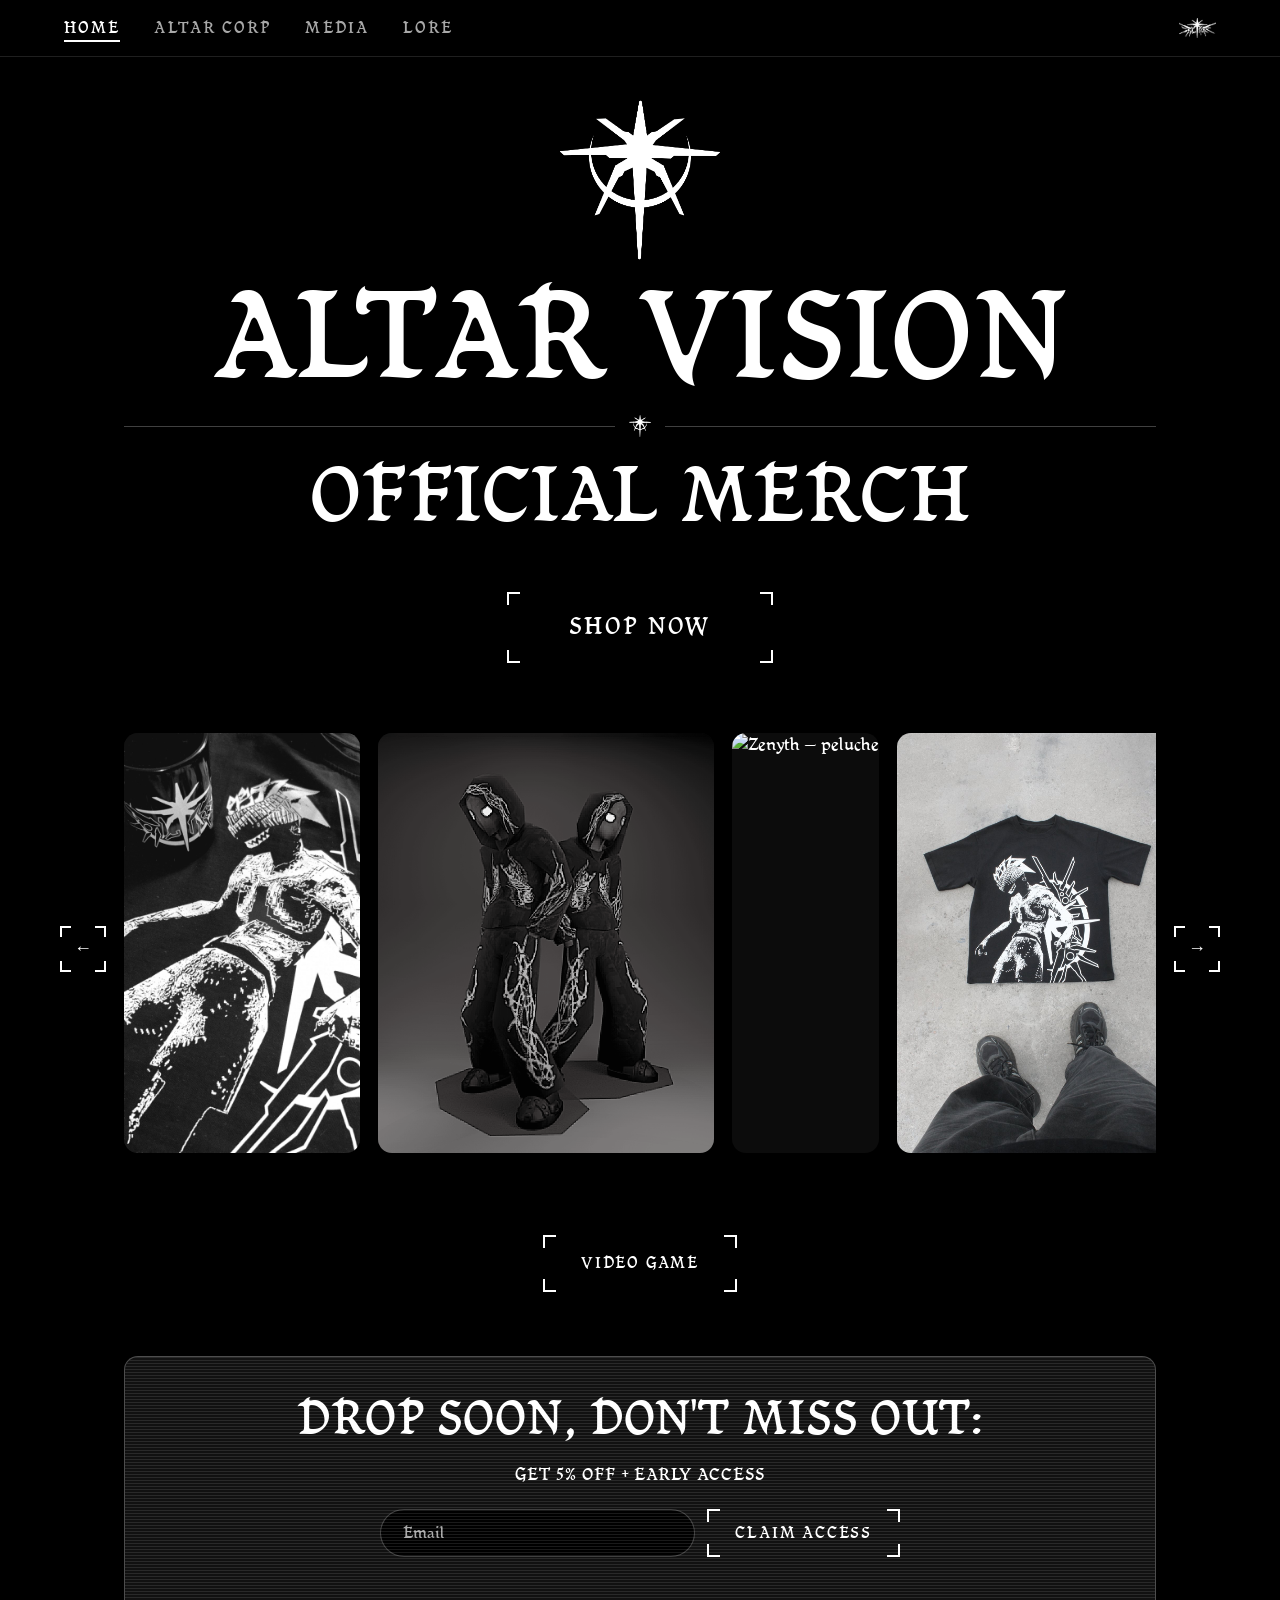
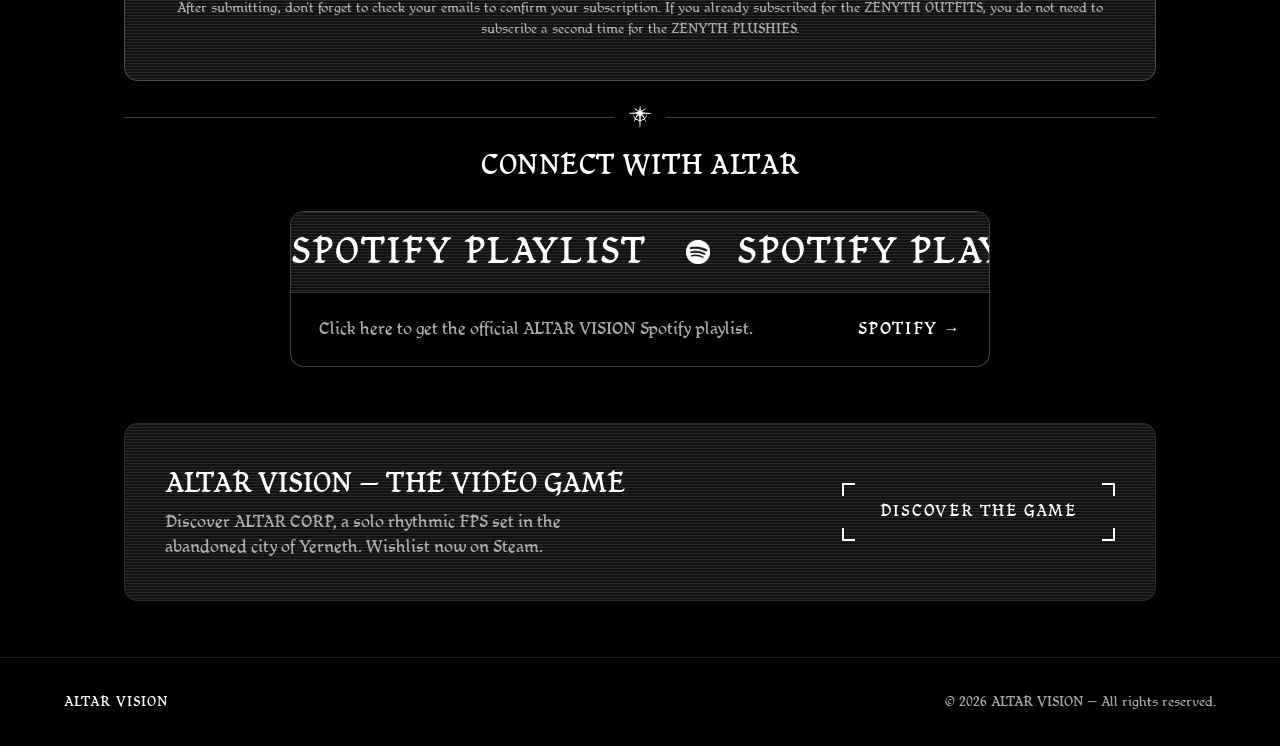
==== index.html @ 420dc3f5 "carousel pics fix 2" ====
<!DOCTYPE html>
<html lang="en">
<head>
  <meta charset="UTF-8">
  <meta name="viewport" content="width=device-width, initial-scale=1.0">
  <title>ALTAR VISION</title>
  <meta name="description" content="OFFICIAL ALTAR VISION WEBSITE - WAITLIST, DISCORD SERVER & MORE">

  <!-- Open Graph / réseaux sociaux -->
  <meta property="og:title" content="ALTAR VISION">
  <meta property="og:description" content="OFFICIAL ALTAR VISION WEBSITE - WAITLIST, DISCORD SERVER & MORE">
  <meta property="og:type" content="website">
  <meta property="og:url" content="https://www.altarvision.com/">
  <meta property="og:image" content="https://www.altarvision.com/assets/img/banner.png">
  <meta name="twitter:card" content="summary_large_image">

  <link rel="icon" type="image/png" href="assets/img/altar_hero.png">
  <link rel="preload" href="assets/fonts/Mikadan_Regular.ttf" as="font" type="font/ttf" crossorigin>
  <link rel="stylesheet" href="css/style.css">

  <!-- GoatCounter — analytics -->
  <script data-goatcounter="https://altarvision.goatcounter.com/count"
        async src="//gc.zgo.at/count.js"></script>
</head>
<body class="home-centered">

  <header class="nav">
    <nav class="nav-links" aria-label="Navigation principale">
      <a href="./" aria-current="page">Home</a>
      <a href="altarcorp/">ALTAR CORP</a>
      <a href="media/">MEDIA</a>
      <a href="lore/">LORE</a>
    </nav>
    <a class="nav-logo" href="./"><img src="assets/img/altar_logo.png" alt="ALTAR VISION"></a>
  </header>

  <main>

    <!-- ═════════ HERO ═════════ -->
    <section class="hero wrap">
      <!-- IMAGE HERO -->
      <img class="hero-logo" src="assets/img/altar_hero.png" alt="ALTAR VISION">
      <h1 class="h-display h-xl brand">ALTAR VISION</h1>
    </section>

    <div class="sep"><img src="assets/img/altar_hero.png" alt=""></div>

    <!-- ═════════ ZENYTH OUTFIT + WAITLIST ═════════ -->
    <section id="zenyth-aim" class="wrap">
      <h2 class="h-display h-lg">OFFICIAL MERCH</h2>

      <div class="cta-row">
        <a class="btn btn-ghost btn-shop" href="https://shop.altarvision.com" rel="noopener">SHOP NOW</a>
      </div>

      <div class="carousel" data-carousel>
        <button class="carousel-nav prev" type="button" aria-label="Image précédente">←</button>
        <div class="carousel-track">
          <div class="carousel-item"><img src="assets/img/lowkih_closeup.jpeg" alt="Lowkih — gros plan"></div>
          <div class="carousel-item"><img src="assets/img/zenyth%20photo%20session.png" alt="Zenyth — séance photo"></div>
          <div class="carousel-item"><img src="assets/img/zenyth_plushie.png" alt="Zenyth — peluche"></div>
          <div class="carousel-item"><img src="assets/img/lowkih_tshirt_ground.jpg" alt="Lowkih — t-shirt au sol"></div>
          <div class="carousel-item"><img src="assets/img/zenyth_hoodie_ground.jpg" alt="Zenyth — hoodie au sol"></div>
          <div class="carousel-item"><img src="assets/img/zenyth_plush_bg.jpg" alt="Zenyth — peluche en extérieur"></div>
          <div class="carousel-item"><img src="assets/img/img_1276.jpg" alt="ALTAR VISION — merch"></div>
          <div class="carousel-item"><img src="assets/img/img_1503.jpg" alt="ALTAR VISION — merch porté"></div>
          <div class="carousel-item"><img src="assets/img/img_1541.jpg" alt="ALTAR VISION — merch porté"></div>
          <div class="carousel-item"><img src="assets/img/img_1547.jpg" alt="ALTAR VISION — merch porté"></div>
        </div>
        <button class="carousel-nav next" type="button" aria-label="Image suivante">→</button>
      </div>

      <div class="cta-row">
        <a class="btn btn-ghost" href="altarcorp/">VIDEO GAME</a>
      </div>

      <div class="waitlist">
        <h3 class="h-display h-md">DROP SOON, DON'T MISS OUT:</h3>

        <!-- Formulaire natif : envoie directement à l'API Klaviyo (voir js/main.js),
             pas de script tiers klaviyo.com chargé donc rien pour les ad-blockers à bloquer. -->
        <p class="form-offer">GET 5% OFF + EARLY ACCESS</p>
        <form class="waitlist-form" id="waitlist-form" novalidate>
          <input type="email" name="email" placeholder="Email" required autocomplete="email">
          <button type="submit" class="btn btn-ghost">CLAIM ACCESS</button>
        </form>
        <p class="form-status" id="waitlist-status" role="status" aria-live="polite"></p>

        <p class="form-note">After submitting, don't forget to check your emails to confirm your subscription. If you already subscribed for the ZENYTH OUTFITS, you do not need to subscribe a second time for the ZENYTH PLUSHIES.</p>
      </div>

      <div class="sep"><img src="assets/img/altar_hero.png" alt=""></div>
      <h3 class="h-display h-sm">CONNECT WITH ALTAR</h3>

      <div class="connect-grid">

        <a class="connect-card spotify" href="https://open.spotify.com/playlist/3BzKoqXvUz2g06w4Ciu9JB?si=f32a4922fbea4cff" target="_blank" rel="noopener">
          <div class="ticker" aria-hidden="true"><div class="ticker-inner">
            <span>SPOTIFY PLAYLIST</span><span>SPOTIFY PLAYLIST</span><span>SPOTIFY PLAYLIST</span><span>SPOTIFY PLAYLIST</span><span>SPOTIFY PLAYLIST</span><span>SPOTIFY PLAYLIST</span>
          </div></div>
          <div class="connect-body">
            <p>Click here to get the official ALTAR VISION Spotify playlist.</p>
            <span class="go">SPOTIFY →</span>
          </div>
        </a>

      </div>
    </section>

    <!-- ═════════ AIGUILLAGE VERS LE JEU ═════════ -->
    <section class="wrap" style="padding-top:0">
      <div class="crosslink">
        <div>
          <p class="h-sm">ALTAR VISION — THE VIDEO GAME</p>
          <p>Discover ALTAR CORP, a solo rhythmic FPS set in the abandoned city of Yerneth. Wishlist now on Steam.</p>
        </div>
        <a class="btn btn-ghost" href="altarcorp/">DISCOVER THE GAME</a>
      </div>
    </section>

  </main>

  <footer class="footer">
    <span class="mark">ALTAR VISION</span>
    <span>© 2026 ALTAR VISION — All rights reserved.</span>
  </footer>

  <script src="js/main.js"></script>
</body>
</html>
---- css/style.css ----
/* ============================================================
   ALTAR VISION — style.css
   Thème : monochrome BLANC sur NOIR (aucune couleur).
   Police unique : Mikadan (auto-hébergée).
   ============================================================ */

@font-face{
  font-family:'Mikadan';
  src:url('../assets/fonts/Mikadan_Regular.ttf') format('truetype');
  font-weight:400;
  font-style:normal;
  font-display:swap;
}

:root{
  --cursor:url('../assets/img/altar-cursor-40.png') 0 0,auto;
  --bg:#000000;
  --bg-2:#0c0c0c;
  --panel:#111111;
  --ink:#ffffff;
  --muted:#a8a8a8;
  --line:rgba(255,255,255,.25);
  --line-soft:rgba(255,255,255,.12);
  --radius:14px;
  --pad:clamp(20px,5vw,72px);
  --display:'Mikadan',Impact,sans-serif;
  --body:'Mikadan',system-ui,sans-serif;
  --glow-w:min(130vw,1950px);
  --glow-h:min(72vw,880px);
  --glow-mask:radial-gradient(ellipse at center, #000 0%, #000 45%, transparent 72%);
}

*,*::before,*::after{box-sizing:border-box}
html{scroll-behavior:smooth}
body{
  margin:0;
  background:var(--bg);
  color:var(--ink);
  font-family:var(--body);
  font-size:16px;
  line-height:1.55;
  -webkit-font-smoothing:antialiased;
  cursor:var(--cursor);
}

/* le curseur personnalisé reste identique sur tous les éléments cliquables/interactifs */
a,button,input,textarea,select,summary,label,
.btn,.carousel-nav,.audio-play,.audio-bar,.faq-q,[role="button"]{
  cursor:var(--cursor);
}

/* ---------- EFFET DE FOND (ovale scintillant, lignes de scan confinées à sa forme) ---------- */
body::before{
  content:"";
  position:fixed;
  top:50%;left:50%;
  width:var(--glow-w);
  height:var(--glow-h);
  background:
    repeating-linear-gradient(to bottom, rgba(255,255,255,.2) 0px, rgba(255,255,255,.2) 1px, transparent 1px, transparent 3px),
    radial-gradient(ellipse at center, rgba(255,255,255,.3) 0%, rgba(255,255,255,.12) 45%, transparent 72%);
  -webkit-mask-image:var(--glow-mask);
          mask-image:var(--glow-mask);
  mix-blend-mode:screen;
  pointer-events:none;
  z-index:-1;
  opacity:0;
  animation:
    glow-breathe 4s ease-in-out infinite,
    glow-flicker .3s linear infinite,
    glow-shake .12s linear infinite;
}

/* logo altar_logo au centre de la sphère, recoloré en noir (même couleur que
   le fond) et animé avec les mêmes effets (apparition/disparition, secousse).
   Le scintillement de luminosité n'est pas appliqué : sur un noir pur, une
   variation de brightness() reste invisible (0 × n = 0), donc sans effet. */
body::after{
  content:"";
  position:fixed;
  top:50%;left:50%;
  transform:translate(-50%,-50%); /* base de secours si l'animation est coupée (reduced-motion) */
  width:min(115vw,1000px);
  height:min(63vw,547px);
  margin:0;
  background-image:url('../assets/img/altar_logo.png');
  background-repeat:no-repeat;
  background-size:contain;
  background-position:center;
  filter:brightness(0);
  pointer-events:none;
  z-index:-1;
  opacity:0;
  animation:
    logo-breathe 4s ease-in-out infinite,
    logo-shake .12s linear infinite;
}
@keyframes logo-breathe{
  0%{opacity:0}
  50%{opacity:.324}
  100%{opacity:0}
}
/* animation dédiée (identique à glow-shake dans l'esprit) pour ne dépendre
   d'aucun autre élément : centrage + secousse + parallaxe, tout-en-un. */
@keyframes logo-shake{
  0%,100%{transform:translate(-50%,-50%) translate(0,0) translate(var(--parallax-x,0px),var(--parallax-y,0px))}
  25%{transform:translate(-50%,-50%) translate(1.5px,-1px) translate(var(--parallax-x,0px),var(--parallax-y,0px))}
  50%{transform:translate(-50%,-50%) translate(-1px,1.5px) translate(var(--parallax-x,0px),var(--parallax-y,0px))}
  75%{transform:translate(-50%,-50%) translate(1px,1px) translate(var(--parallax-x,0px),var(--parallax-y,0px))}
}

/* particules (cubes/hexagones) tombant dans la sphère, injectées par main.js
   et confinées/synchronisées avec elle via le même masque et le même cycle. */
.bg-particles{
  position:fixed;
  top:50%;left:50%;
  width:var(--glow-w);
  height:var(--glow-h);
  transform:translate(-50%,-50%);
  overflow:hidden;
  -webkit-mask-image:var(--glow-mask);
          mask-image:var(--glow-mask);
  pointer-events:none;
  z-index:-1;
  opacity:0;
  animation:
    glow-breathe 4s ease-in-out infinite,
    glow-shake .12s linear infinite;
}
.bg-particle{
  position:absolute;
  top:-24px;left:0;
  background:rgba(0,0,0,.65);
  animation:particle-fall linear infinite;
}
.bg-particle.cube{width:7px;height:7px}
.bg-particle.hex{
  width:10px;height:9px;
  clip-path:polygon(25% 0%,75% 0%,100% 50%,75% 100%,25% 100%,0% 50%);
}
@keyframes particle-fall{
  0%{transform:translateY(0) rotate(0deg);opacity:0}
  10%{opacity:.9}
  85%{opacity:.9}
  100%{transform:translateY(600px) rotate(200deg);opacity:0}
}

/* flash au clic : calque séparé de la sphère (body::before), positionné et
   masqué à l'identique, pour pulser/illuminer sans jamais toucher — donc
   sans jamais redémarrer — l'animation de respiration/scintillement en
   cours de la sphère elle-même. Injecté par main.js, déclenché à chaque clic. */
.bg-pulse{
  position:fixed;
  top:50%;left:50%;
  width:var(--glow-w);
  height:var(--glow-h);
  transform:translate(-50%,-50%);
  background:radial-gradient(ellipse at center, rgba(255,255,255,.7) 0%, rgba(255,255,255,.3) 45%, transparent 72%);
  mix-blend-mode:screen;
  -webkit-mask-image:var(--glow-mask);
          mask-image:var(--glow-mask);
  pointer-events:none;
  z-index:-1;
  opacity:0;
}
.bg-pulse.active{animation:bg-pulse-flash .6s ease-out 1}
@keyframes bg-pulse-flash{
  0%{opacity:0;filter:brightness(1)}
  16.7%{opacity:.6;filter:brightness(1.3)}
  100%{opacity:0;filter:brightness(1)}
}
@media (prefers-reduced-motion:reduce){
  .bg-pulse{display:none}
}
/* téléphone : la sphère s'étire sur toute la largeur de l'écran, et le logo
   (dimensionné en dur, pas via --glow-w/-h) est réduit en conséquence. */
@media (max-width:600px){
  :root{
    --glow-w:100vw;
    --glow-h:230px;
  }
  body::after{
    width:160px;
    height:87px;
  }
}
/* cycle : 2s pour apparaître, 2s pour disparaître, puis on relance aussitôt (plus de pause) */
@keyframes glow-breathe{
  0%{opacity:0}
  50%{opacity:.9}
  100%{opacity:0}
}
/* scintillement très rapide, variation de luminosité modérée (+30%) */
@keyframes glow-flicker{
  0%{filter:brightness(1)}
  20%{filter:brightness(1.3)}
  40%{filter:brightness(.95)}
  60%{filter:brightness(1.3)}
  80%{filter:brightness(1)}
  100%{filter:brightness(1)}
}
/* tremblement rapide mais très léger : seule la vitesse est marquée, pas l'amplitude.
   translate(--parallax-x/-y) ajoute la parallaxe pilotée par la souris (main.js). */
@keyframes glow-shake{
  0%,100%{transform:translate(-50%,-50%) translate(0,0) translate(var(--parallax-x,0px),var(--parallax-y,0px))}
  25%{transform:translate(-50%,-50%) translate(1.5px,-1px) translate(var(--parallax-x,0px),var(--parallax-y,0px))}
  50%{transform:translate(-50%,-50%) translate(-1px,1.5px) translate(var(--parallax-x,0px),var(--parallax-y,0px))}
  75%{transform:translate(-50%,-50%) translate(1px,1px) translate(var(--parallax-x,0px),var(--parallax-y,0px))}
}

@media (prefers-reduced-motion:reduce){
  body::before,body::after,.bg-particles{animation:none;opacity:0}
  .waitlist::before,.ticker::before,.crosslink::before{animation:none}
}

img{display:block;max-width:100%;height:auto;-webkit-user-drag:none;user-select:none}
a{color:inherit;text-decoration:none}
a:hover{opacity:.6}
:focus-visible{outline:2px solid var(--ink);outline-offset:3px;border-radius:4px}

/* ---------- NAV ---------- */
.nav{
  position:sticky;top:0;z-index:50;
  display:flex;align-items:center;justify-content:space-between;
  padding:14px var(--pad);
  background:rgba(0,0,0,.88);
  backdrop-filter:blur(10px);
  border-bottom:1px solid var(--line-soft);
}
.nav-links{display:flex;gap:clamp(16px,3vw,34px)}
.nav-links a{
  font-family:var(--display);
  font-size:15px;letter-spacing:.14em;text-transform:uppercase;
  color:var(--muted);transition:color .2s;opacity:1;
}
.nav-links a:hover{color:var(--ink);opacity:1}
.nav-links a[aria-current="page"]{color:var(--ink);border-bottom:2px solid var(--ink)}
.nav-logo{display:flex;align-items:center}
.nav-logo img{height:20px;width:auto;display:block}
/* téléphone : le logo laisse toute la place aux 4 catégories, qui passent
   sur 2 lignes proprement (plutôt que de se compresser et faire retourner
   "ALTAR CORP" à la ligne au milieu du mot) et restent bien centrées. */
@media (max-width:600px){
  .nav-logo{display:none}
  .nav{justify-content:center}
  .nav-links{flex-wrap:wrap;justify-content:center;row-gap:8px}
}
/* ordinateur : léger espace au-dessus des catégories pour un centrage plus
   équilibré dans le header. */
@media (min-width:601px){
  .nav-links{padding-top:3px}
}

/* ---------- LAYOUT ---------- */
.wrap{max-width:1160px;margin:0 auto;padding:0 var(--pad)}
section{padding:clamp(64px,11vw,150px) 0}
.sep{
  display:flex;align-items:center;gap:14px;color:var(--ink);
  margin:clamp(8px,2vw,28px) auto;max-width:1160px;padding:0 var(--pad);
}
.sep img{height:22px;width:auto;flex:0 0 auto}
.sep::before,.sep::after{content:"";flex:1;height:1px;background:var(--line)}
/* sep imbriqué dans un .wrap (ex: entre waitlist et "CONNECT WITH ALTAR") :
   pas de double padding horizontal, doit occuper toute la largeur du .wrap. */
.wrap > .sep{padding:0;max-width:none}

/* ---------- TITRES ---------- */
.h-display{
  font-family:var(--display);font-weight:400;
  text-transform:uppercase;line-height:.95;letter-spacing:.02em;
  margin:0 0 .5em;color:var(--ink);
}
.h-xl{font-size:clamp(44px,9vw,120px)}
.h-lg{font-size:clamp(34px,6vw,72px)}
.h-md{font-size:clamp(24px,4vw,44px)}
.h-sm{font-size:clamp(18px,2.6vw,26px)}
.eyebrow{
  font-family:var(--body);font-weight:500;color:var(--ink);
  letter-spacing:.3em;text-transform:uppercase;font-size:12px;margin:0 0 14px;
}

/* ---------- HERO (home) ---------- */
.hero{
  min-height:calc(60svh - 60px);
  display:flex;flex-direction:column;align-items:center;justify-content:center;
  text-align:center;gap:26px;padding-top:8px;padding-bottom:clamp(8px,2vw,24px);
}
/* altar corp : le titre n'a plus de gros logo au-dessus, donc même distance
   au header que les titres media/lore (voir .media-intro / .lore-intro). */
.corp-centered .hero{padding-top:clamp(70px,12vw,160px)}
.hero .brand{color:var(--ink);margin-bottom:0}
.hero-logo{width:min(240px,45vw);margin:0 auto}
.cta-row{display:flex;gap:16px;flex-wrap:wrap;justify-content:center}

/* ---------- BOUTONS (coins façon HUD) ---------- */
.btn{
  display:inline-flex;align-items:center;justify-content:center;gap:10px;
  font-family:var(--display);font-size:15px;letter-spacing:.12em;text-transform:uppercase;
  padding:17px 38px;border-radius:0;border:none;
  background-repeat:no-repeat;
  background-image:
    linear-gradient(currentColor,currentColor),linear-gradient(currentColor,currentColor),
    linear-gradient(currentColor,currentColor),linear-gradient(currentColor,currentColor),
    linear-gradient(currentColor,currentColor),linear-gradient(currentColor,currentColor),
    linear-gradient(currentColor,currentColor),linear-gradient(currentColor,currentColor);
  background-size:
    13px 2px,2px 13px,
    13px 2px,2px 13px,
    13px 2px,2px 13px,
    13px 2px,2px 13px;
  background-position:
    top left,top left,
    top right,top right,
    bottom left,bottom left,
    bottom right,bottom right;
  transition:transform .18s ease,filter .18s ease,box-shadow .18s ease,background-color .2s,color .2s;
  cursor:var(--cursor);
}
.btn:hover{
  opacity:1;
  transform:scale(.96);
  filter:brightness(1.4);
  box-shadow:0 0 22px rgba(255,255,255,.3);
}
.btn-solid{background-color:var(--ink);color:var(--bg)}
.btn-ghost{background-color:transparent;color:var(--ink)}
.btn-dl{
  padding:13px 24px;font-size:13px;
  background-color:transparent;color:var(--ink);
  background-size:
    10px 2px,2px 10px,
    10px 2px,2px 10px,
    10px 2px,2px 10px,
    10px 2px,2px 10px;
}

/* ---------- CARROUSEL ---------- */
/* Hauteur commune = celle du plus grand visuel ; chaque image garde ses
   propres proportions (largeur automatique, jamais recadrée). */
.carousel{position:relative}
.carousel-track{
  display:flex;gap:18px;overflow-x:auto;
  align-items:center;touch-action:pan-x pan-y;
  padding:6px 2px 18px;scrollbar-width:none;
}
.carousel-track::-webkit-scrollbar{display:none}
.carousel-item{
  flex:0 0 auto;
  background:var(--bg-2);border-radius:var(--radius);overflow:hidden;
  height:clamp(240px,42vw,420px);
}
.carousel-item img{height:100%;width:auto;max-width:min(80vw,520px);object-fit:contain;border:none}
.carousel-nav{
  position:absolute;top:50%;transform:translateY(-50%);
  width:46px;height:46px;border-radius:0;border:none;
  background-color:transparent;color:var(--ink);
  background-repeat:no-repeat;
  background-image:
    linear-gradient(currentColor,currentColor),linear-gradient(currentColor,currentColor),
    linear-gradient(currentColor,currentColor),linear-gradient(currentColor,currentColor),
    linear-gradient(currentColor,currentColor),linear-gradient(currentColor,currentColor),
    linear-gradient(currentColor,currentColor),linear-gradient(currentColor,currentColor);
  background-size:
    11px 2px,2px 11px,
    11px 2px,2px 11px,
    11px 2px,2px 11px,
    11px 2px,2px 11px;
  background-position:
    top left,top left,
    top right,top right,
    bottom left,bottom left,
    bottom right,bottom right;
  font-size:18px;cursor:var(--cursor);display:grid;place-items:center;
  transition:transform .18s ease,filter .18s ease,box-shadow .18s ease;z-index:2;
}
.carousel-nav:hover{
  transform:translateY(-50%) scale(.92);
  filter:brightness(1.4);
  box-shadow:0 0 18px rgba(255,255,255,.3);
}
.carousel-nav.prev{left:-8px}
.carousel-nav.next{right:-8px}

/* home (desktop uniquement) : les boutons du carousel sont écartés pour ne
   plus chevaucher les visuels, désormais de largeur variable selon l'image. */
@media (min-width:761px){
  #zenyth-aim .carousel-nav.prev{left:-64px}
  #zenyth-aim .carousel-nav.next{right:-64px}
}
/* téléphone : pas de flèches, navigation uniquement au doigt (swipe) */
@media (max-width:600px){
  .carousel-nav{display:none}
}

/* ---------- WAITLIST ---------- */
.waitlist{
  margin-top:64px;background:var(--panel);
  border:1px solid var(--line);border-radius:var(--radius);
  padding:clamp(16px,2.4vw,28px) clamp(26px,4vw,48px);text-align:center;
  position:relative;overflow:hidden;
}
.waitlist h3{margin-top:14px}
/* même effet de lignes de scan que la sphère de fond, appliqué aux cases
   pleines (waitlist, bannières défilantes, bloc juste avant le footer) */
.waitlist::before,.ticker::before,.crosslink::before{
  content:"";
  position:absolute;inset:0;
  pointer-events:none;
  background:repeating-linear-gradient(
    to bottom,
    rgba(255,255,255,.1) 0px,
    rgba(255,255,255,.1) 1px,
    transparent 1px,
    transparent 3px
  );
  mix-blend-mode:screen;
  animation:scanlines-move .8s linear infinite;
}
@keyframes scanlines-move{
  from{background-position-y:0}
  to{background-position-y:3px}
}
.form-offer{
  font-family:var(--display);letter-spacing:.06em;text-transform:uppercase;
  color:var(--ink);margin:14px 0 0;
}
.waitlist-form{
  display:flex;gap:12px;max-width:520px;margin:22px auto 0;flex-wrap:wrap;justify-content:center;
}
.waitlist-form input{
  flex:1;min-width:220px;
  background:var(--bg);border:1px solid var(--line);border-radius:999px;
  color:var(--ink);padding:14px 22px;font-family:var(--body);font-size:15px;
}
.waitlist-form input::placeholder{color:var(--muted)}
.waitlist-form input:focus{outline:none;border-color:var(--ink)}
.waitlist-form .btn{padding:14px 28px}
.waitlist-form .btn:disabled{opacity:.5;cursor:not-allowed;transform:none;filter:none}
.form-status{color:var(--ink);font-size:13px;margin-top:12px;min-height:1em}
.form-note{color:var(--muted);font-size:13px;margin-top:16px}

/* ---------- BANNIÈRES BAS DE HOME ---------- */
.banner{
  border:1px solid var(--line-soft);border-radius:var(--radius);
  background:var(--bg-2);display:grid;place-items:center;
  min-height:clamp(220px,38vw,460px);margin-top:44px;overflow:hidden;
}
.banner img{width:min(340px,50%)}

/* ---------- STATS (media) ---------- */
.stats{
  display:grid;grid-template-columns:repeat(auto-fit,minmax(220px,1fr));
  gap:18px;margin-top:34px;
}
.stat{
  background:var(--panel);border:1px solid var(--line-soft);border-radius:var(--radius);
  padding:34px 26px;text-align:center;
}
.stat b{
  display:block;font-family:var(--display);font-weight:400;
  font-size:clamp(40px,6vw,64px);color:var(--ink);line-height:1;
}
.stat span{color:var(--muted);letter-spacing:.08em;text-transform:uppercase;font-size:13px}

/* ---------- ABOUT ---------- */
.about p{
  font-size:clamp(15px,1.6vw,18px);line-height:1.6;font-weight:500;
  max-width:70ch;
  margin:0 0 1.6em;color:var(--ink);
}
.about strong{font-weight:700;text-decoration:underline;text-underline-offset:4px}

/* ---------- BLOCS TÉLÉCHARGEMENT ---------- */
.dl-row{display:flex;gap:12px;flex-wrap:wrap;margin-top:22px}
.media-block{margin-top:88px}
.media-block:first-of-type{margin-top:32px}
.media-block h3{margin-bottom:22px}

.duo{display:grid;grid-template-columns:1fr 1fr;gap:18px;align-items:center}
.duo .frame{aspect-ratio:1/1}
.frame{
  background:var(--bg-2);border:1px solid var(--line-soft);border-radius:var(--radius);
  display:grid;place-items:center;padding:24px;overflow:hidden;
}
.frame img{width:70%;object-fit:contain}
.frame.wide{aspect-ratio:16/9}
.frame.wide img{width:45%}

/* ---------- GALERIE MADE BY YOU ---------- */
.gallery{
  column-count:2;column-gap:14px;margin-top:32px;
}
@media(min-width:640px){.gallery{column-count:3}}
@media(min-width:980px){.gallery{column-count:4}}
.gallery .gitem{
  break-inside:avoid;margin-bottom:14px;
}
.gallery .gitem img{display:block;width:100%;height:auto}

/* ---------- CONNECT CARDS (ticker défilant) ---------- */
.connect-grid{display:grid;gap:22px;margin:32px auto 56px;max-width:700px}
.connect-card{
  display:block;background:var(--bg);border:1px solid var(--line);
  border-radius:var(--radius);overflow:hidden;
  transition:border-color .2s,transform .15s;
}
.connect-card:hover{border-color:var(--ink);transform:translateY(-3px);opacity:1}
.ticker{
  position:relative;overflow:hidden;border-bottom:1px solid var(--line-soft);
  background:var(--panel);padding:14px 0;white-space:nowrap;
}
.ticker-inner{
  display:inline-block;font-family:var(--display);text-transform:uppercase;
  font-size:clamp(22px,3.4vw,34px);color:var(--ink);letter-spacing:.06em;
  animation:ticker 14s linear infinite;
}
.ticker-inner span{margin-right:.8em;display:inline-flex;align-items:center;gap:.35em}
.ticker-inner span::after{
  content:"";display:inline-block;width:.7em;height:.7em;
  margin-left:.8em;vertical-align:middle;
  background-repeat:no-repeat;background-size:contain;background-position:center;
}
.connect-card.spotify .ticker-inner span::after{background-image:url('../assets/img/spotify logo.png')}
.connect-card.discord .ticker-inner span::after{background-image:url('../assets/img/discord logo.png')}
.connect-card.patreon .ticker-inner span::after{background-image:url('../assets/img/patreon logo.png')}
@keyframes ticker{from{transform:translateX(0)}to{transform:translateX(-50%)}}
.connect-body{padding:24px 28px;display:flex;justify-content:space-between;align-items:center;gap:18px}
.connect-body p{margin:0;color:var(--muted);max-width:60ch}
.connect-body .go{font-family:var(--display);color:var(--ink);letter-spacing:.1em;white-space:nowrap}

/* ---------- LORE ---------- */
.lore-intro{text-align:center;padding-top:clamp(70px,12vw,160px);padding-bottom:clamp(24px,4vw,56px)}
.media-intro{padding-top:clamp(70px,12vw,160px)}
.media-outro{padding-bottom:clamp(90px,14vw,190px)}
.audio-player{
  max-width:640px;margin:52px auto 0;background:var(--panel);
  border:1px solid var(--line);border-radius:0;
  display:flex;align-items:center;gap:16px;padding:12px 22px;
}
.audio-play{
  width:44px;height:44px;border-radius:0;flex:0 0 44px;
  background-color:transparent;color:var(--ink);border:none;cursor:var(--cursor);
  background-repeat:no-repeat;
  background-image:
    linear-gradient(currentColor,currentColor),linear-gradient(currentColor,currentColor),
    linear-gradient(currentColor,currentColor),linear-gradient(currentColor,currentColor),
    linear-gradient(currentColor,currentColor),linear-gradient(currentColor,currentColor),
    linear-gradient(currentColor,currentColor),linear-gradient(currentColor,currentColor);
  background-size:
    11px 2px,2px 11px,
    11px 2px,2px 11px,
    11px 2px,2px 11px,
    11px 2px,2px 11px;
  background-position:
    top left,top left,
    top right,top right,
    bottom left,bottom left,
    bottom right,bottom right;
  font-size:16px;display:grid;place-items:center;
  transition:transform .18s ease,filter .18s ease,box-shadow .18s ease;
}
.audio-play:hover{
  transform:scale(.92);
  filter:brightness(1.4);
  box-shadow:0 0 18px rgba(255,255,255,.3);
}
.audio-bar{flex:1;height:6px;background:rgba(255,255,255,.15);border-radius:99px;position:relative;cursor:var(--cursor)}
.audio-bar-fill{position:absolute;inset:0 auto 0 0;width:0;background:var(--ink);border-radius:99px}
.audio-time{font-size:13px;color:var(--muted);font-variant-numeric:tabular-nums;white-space:nowrap}

.lore-text{max-width:860px;margin:0 auto;padding-top:clamp(24px,4vw,56px)}
.corp-story{padding-top:clamp(32px,6vw,72px)}
.lore-text p{
  font-size:clamp(19px,2.4vw,25px);line-height:1.6;font-weight:500;
  margin:0 0 1.35em;
}
.lore-text p.beat{
  font-family:var(--display);color:var(--ink);text-transform:uppercase;
  font-size:clamp(22px,3vw,32px);text-align:center;margin:1.6em 0;
}

/* ---------- CHARACTERS ---------- */
.char{
  display:grid;grid-template-columns:minmax(240px,380px) 1fr;
  gap:clamp(22px,4vw,54px);align-items:center;margin-top:76px;
}
.char.flip{grid-template-columns:1fr minmax(240px,380px)}
.char.flip .char-img{order:2}
.char-img{
  background:var(--bg-2);border:1px solid var(--line);border-radius:var(--radius);
  aspect-ratio:9/14;display:grid;place-items:center;overflow:hidden;
}
.char-img img{width:100%;height:100%;object-fit:cover}
.char-name{
  font-family:var(--display);font-size:clamp(28px,4vw,46px);
  color:var(--ink);text-transform:uppercase;margin:0 0 14px;letter-spacing:.04em;
}
.char-desc{color:var(--ink);font-size:17px;white-space:pre-line}
.credit{
  text-align:center;color:var(--muted);margin-top:90px;font-size:14px;
  letter-spacing:.04em;
}

/* ---------- FOOTER ---------- */
.footer{
  border-top:1px solid var(--line-soft);padding:34px var(--pad);
  display:flex;justify-content:space-between;align-items:center;gap:16px;flex-wrap:wrap;
  color:var(--muted);font-size:13px;
}
.footer .mark{font-family:var(--display);color:var(--ink);letter-spacing:.08em}

/* ---------- RESPONSIVE ---------- */
@media (max-width:760px){
  .duo{grid-template-columns:1fr}
  .char,.char.flip{grid-template-columns:1fr}
  /* ordre demandé sur téléphone : nom, image, description. Le <div> qui
     enveloppe habituellement le nom + la description doit "disparaître"
     (display:contents) pour que ces deux éléments deviennent des items de
     grille indépendants de .char, chacun avec son propre "order". */
  .char > div:not(.char-img){display:contents}
  .char-name{order:1}
  .char-img{order:2;max-width:320px;margin:0 auto}
  .char-desc{order:3}
  .connect-body{flex-direction:column;align-items:flex-start}
  .carousel-nav.prev{left:4px}
  .carousel-nav.next{right:4px}
}

@media (prefers-reduced-motion:reduce){
  html{scroll-behavior:auto}
  .ticker-inner{animation:none}
  .btn:hover,.connect-card:hover{transform:none}
}

/* ============================================================
   ALTAR CORP (page jeu) — ajouts
   ============================================================ */

/* ---------- HERO JEU (sous-titre + CTA Steam/Discord) ---------- */
.corp-tagline{
  color:var(--muted);font-size:clamp(16px,2.2vw,21px);
  max-width:52ch;margin:0 auto;font-weight:500;
}
.steam-capsule{
  width:min(90%,460px);border-radius:var(--radius);
  border:1px solid var(--line-soft);
}

/* ---------- TRAILER ---------- */
.trailer{
  margin-top:8px;border:1px solid var(--line);border-radius:var(--radius);
  overflow:hidden;background:var(--bg-2);aspect-ratio:16/9;
}
.trailer video,.trailer iframe{width:100%;height:100%;object-fit:cover;display:block;border:none}

/* ---------- FAQ (accordéon) ---------- */
.faq{max-width:820px;margin:0 auto}
.faq-item{border-bottom:1px solid var(--line-soft)}
.faq-item:first-child{border-top:1px solid var(--line-soft)}
.faq-q{
  width:100%;background:none;border:none;cursor:var(--cursor);
  display:flex;align-items:center;justify-content:space-between;gap:20px;
  padding:24px 4px;text-align:left;color:var(--ink);
  font-family:var(--display);text-transform:uppercase;letter-spacing:.04em;
  font-size:clamp(17px,2.4vw,23px);transition:opacity .2s;
}
.faq-q:hover{opacity:.65}
.faq-icon{flex:0 0 auto;font-size:26px;line-height:1;transition:transform .25s}
.faq-item[open] .faq-icon{transform:rotate(45deg)}
/* display:grid + 0fr→1fr : s'anime jusqu'à la hauteur réelle du contenu,
   quelle que soit sa longueur (contrairement à un max-height fixe, dont
   l'animation semble instantanée pour un texte court). */
.faq-a{
  display:grid;
  grid-template-rows:0fr;
  transition:grid-template-rows .2s ease;
}
.faq-item[open] .faq-a{grid-template-rows:1fr}
.faq-a > *{overflow:hidden;min-height:0}
.faq-a p{
  margin:0;padding:0 4px 26px;color:var(--muted);
  font-size:clamp(15px,2vw,17px);line-height:1.6;max-width:70ch;
}

/* ---------- CROSS-LIEN VERS LA MARQUE ---------- */
.crosslink{
  position:relative;overflow:hidden;
  margin-top:44px;margin-bottom:56px;background:var(--panel);border:1px solid var(--line-soft);
  border-radius:var(--radius);padding:clamp(24px,4vw,40px);
  display:flex;align-items:center;justify-content:space-between;gap:24px;flex-wrap:wrap;
}
.crosslink p{margin:0;color:var(--muted);max-width:52ch}
.crosslink .h-sm{margin:0 0 6px;color:var(--ink);font-family:var(--display);text-transform:uppercase}

@media (max-width:600px){
  .crosslink{flex-direction:column;align-items:flex-start;text-align:left}
}

/* ============================================================
   MODIFS — titres centrés (home + altar corp)
   ============================================================ */
.home-centered .h-display,
.corp-centered .h-display{text-align:center}

/* le carrousel infini : masque la barre de défilement, garde le snap */
.carousel-track{scroll-behavior:smooth}

/* ============================================================
   MERCH LAUNCH (home) — bouton SHOP NOW + retouches spacing
   ============================================================ */
.home-centered .hero{padding-bottom:0;min-height:calc(48svh - 60px)}
.home-centered .hero + .sep{margin-top:-14px}
.home-centered .hero-logo{width:min(160px,32vw)}

.btn-shop{
  font-size:22px;
  letter-spacing:.14em;
  padding:18px 62px;
  background-color:#000;
  color:#fff;
}

#zenyth-aim .carousel{margin:clamp(34px,6vw,64px) 0}
#zenyth-aim > h2.h-display{margin-top:12px;margin-bottom:.85em}

@media (max-width:600px){
  .home-centered .hero{min-height:auto;padding-top:6px;gap:16px}
  .home-centered .hero + .sep{margin-top:6px}
}
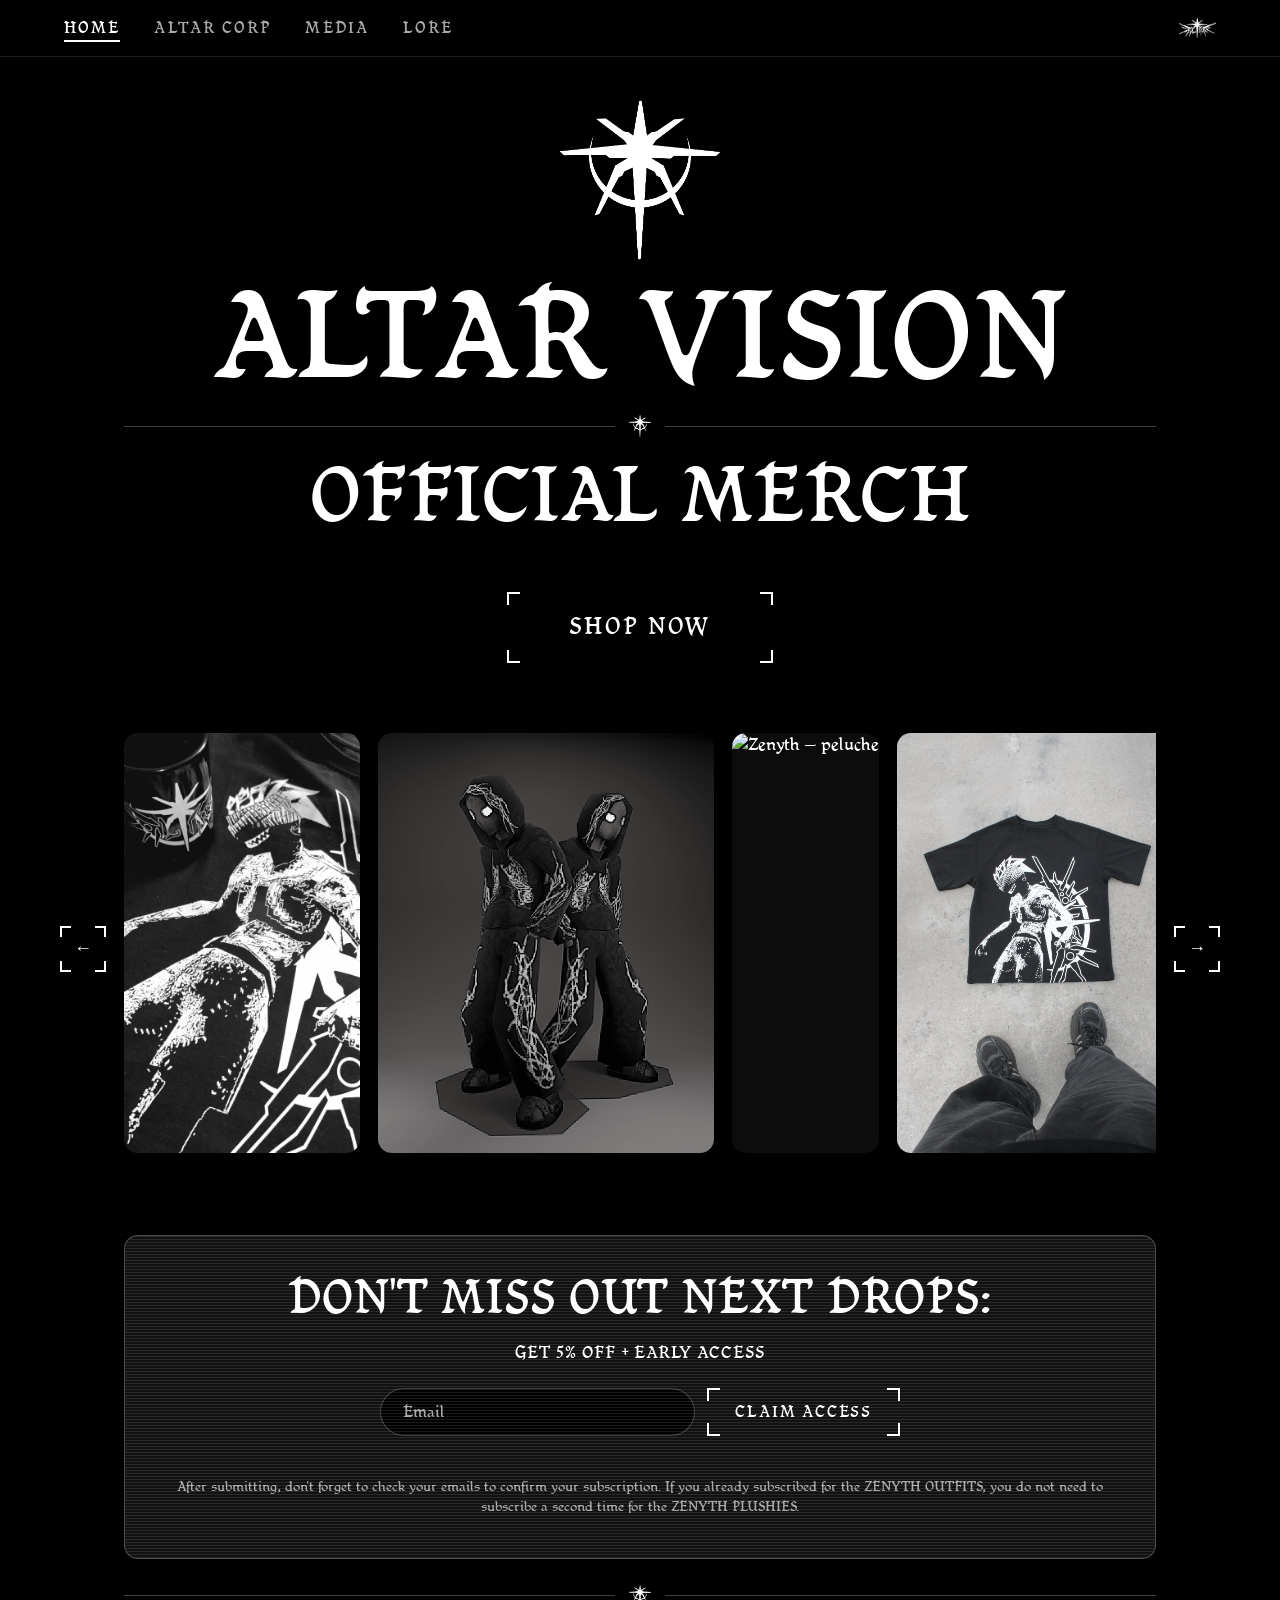
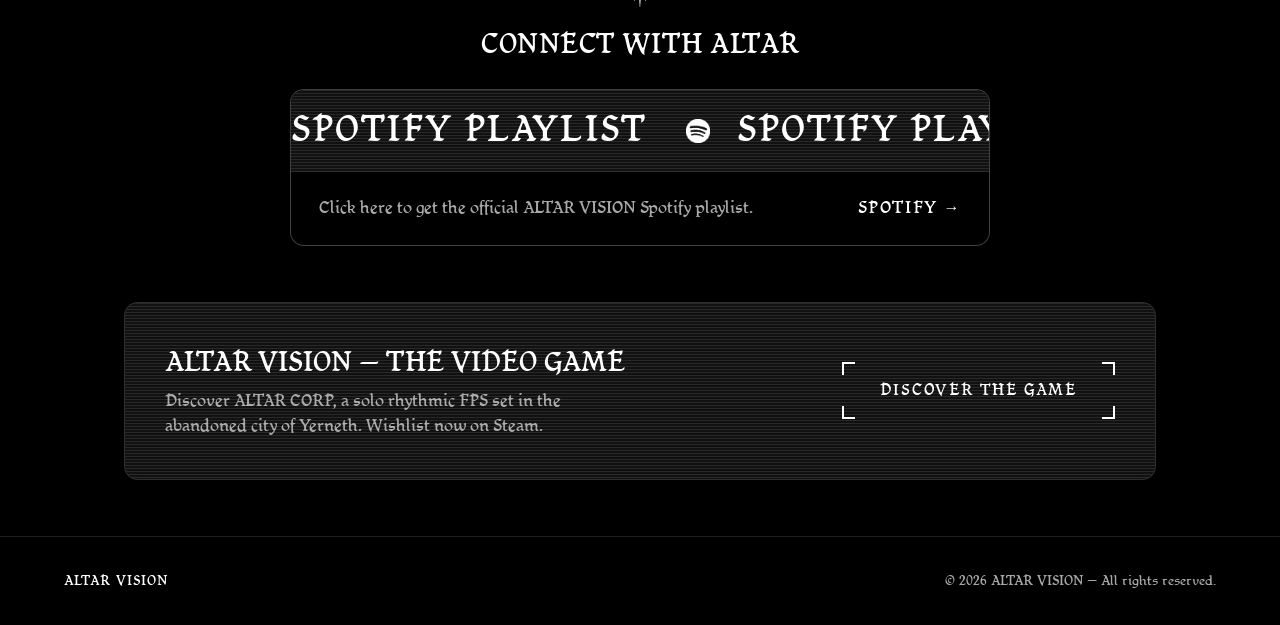
==== commit 59ac52ff: "remove video game button + klaviyo form text fix" ====
--- a/index.html
+++ b/index.html
@@ -70,12 +70,8 @@
         <button class="carousel-nav next" type="button" aria-label="Image suivante">→</button>
       </div>
 
-      <div class="cta-row">
-        <a class="btn btn-ghost" href="altarcorp/">VIDEO GAME</a>
-      </div>
-
       <div class="waitlist">
-        <h3 class="h-display h-md">DROP SOON, DON'T MISS OUT:</h3>
+        <h3 class="h-display h-md">DON'T MISS OUT NEXT DROPS:</h3>
 
         <!-- Formulaire natif : envoie directement à l'API Klaviyo (voir js/main.js),
              pas de script tiers klaviyo.com chargé donc rien pour les ad-blockers à bloquer. -->
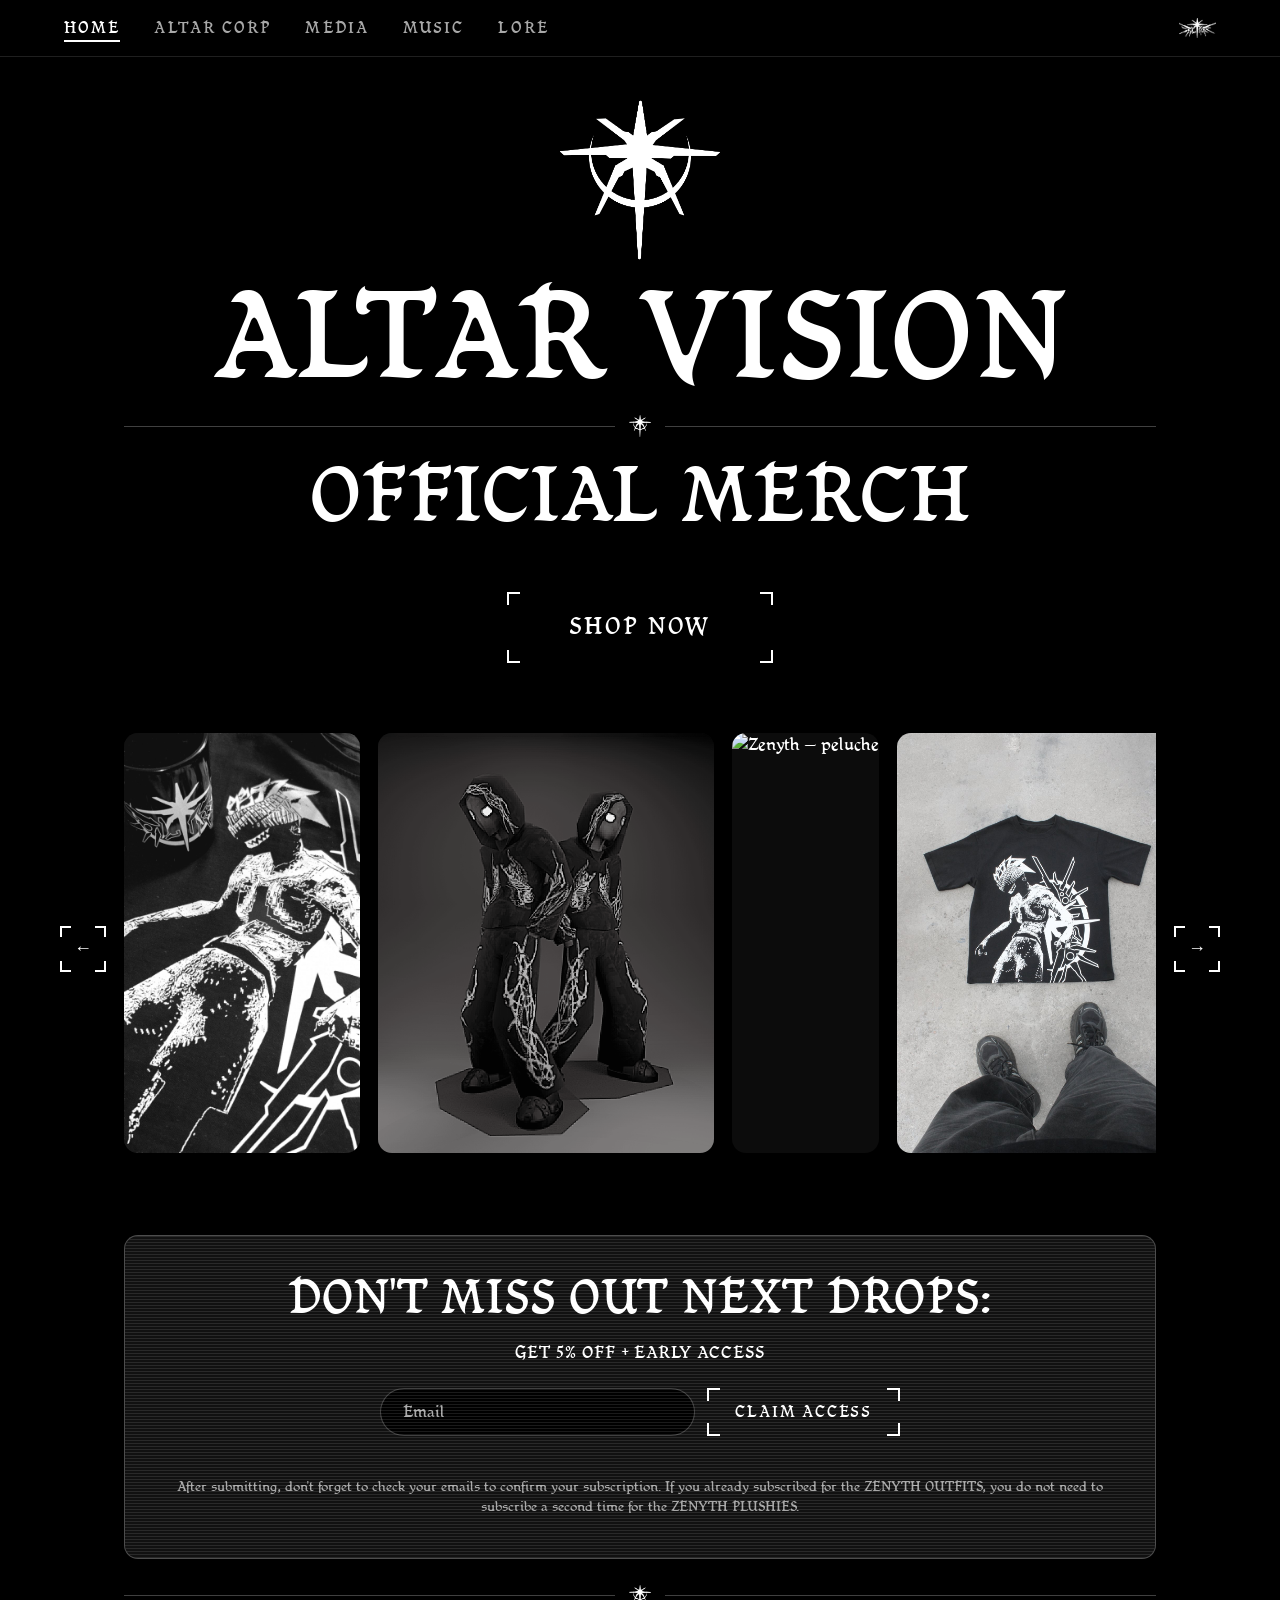
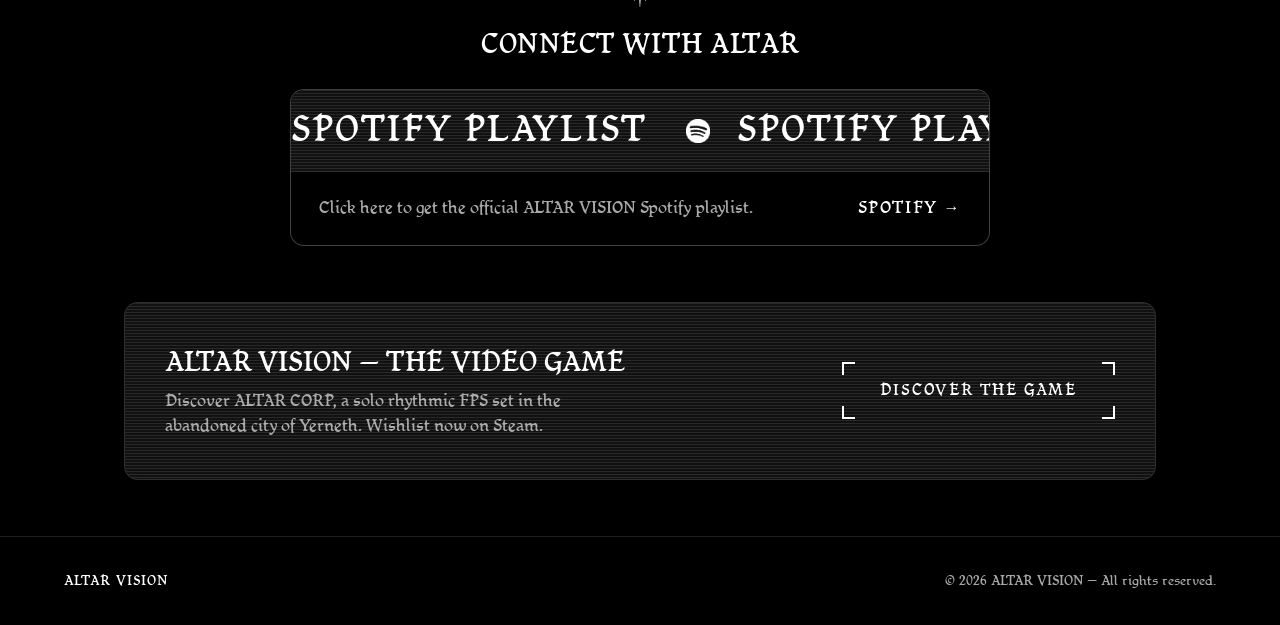
==== commit a43cef2c: "new page music" ====
--- a/index.html
+++ b/index.html
@@ -29,6 +29,7 @@
       <a href="./" aria-current="page">Home</a>
       <a href="altarcorp/">ALTAR CORP</a>
       <a href="media/">MEDIA</a>
+      <a href="music/">MUSIC</a>
       <a href="lore/">LORE</a>
     </nav>
     <a class="nav-logo" href="./"><img src="assets/img/altar_logo.png" alt="ALTAR VISION"></a>
--- a/css/style.css
+++ b/css/style.css
@@ -727,3 +727,18 @@
   .home-centered .hero{min-height:auto;padding-top:6px;gap:16px}
   .home-centered .hero + .sep{margin-top:6px}
 }
+
+/* ---------- MUSIC ---------- */
+.music-lead{text-align:center;color:var(--muted);max-width:60ch;margin:0 auto 36px}
+.music-embed{
+  max-width:820px;margin:0 auto 32px;border:1px solid var(--line);
+  border-radius:var(--radius);overflow:hidden;background:var(--bg-2);
+}
+.music-embed iframe{width:100%;height:452px;display:block;border:none}
+@media (max-width:600px){.music-embed iframe{height:380px}}
+.platform-row{display:flex;flex-wrap:wrap;justify-content:center;gap:14px;max-width:900px;margin:0 auto 40px}
+.btn-platform{padding:15px 26px;font-size:14px}
+.btn-platform svg{width:20px;height:20px;flex:none}
+@media (max-width:600px){
+  .platform-row{flex-direction:column;align-items:stretch;max-width:340px}
+}
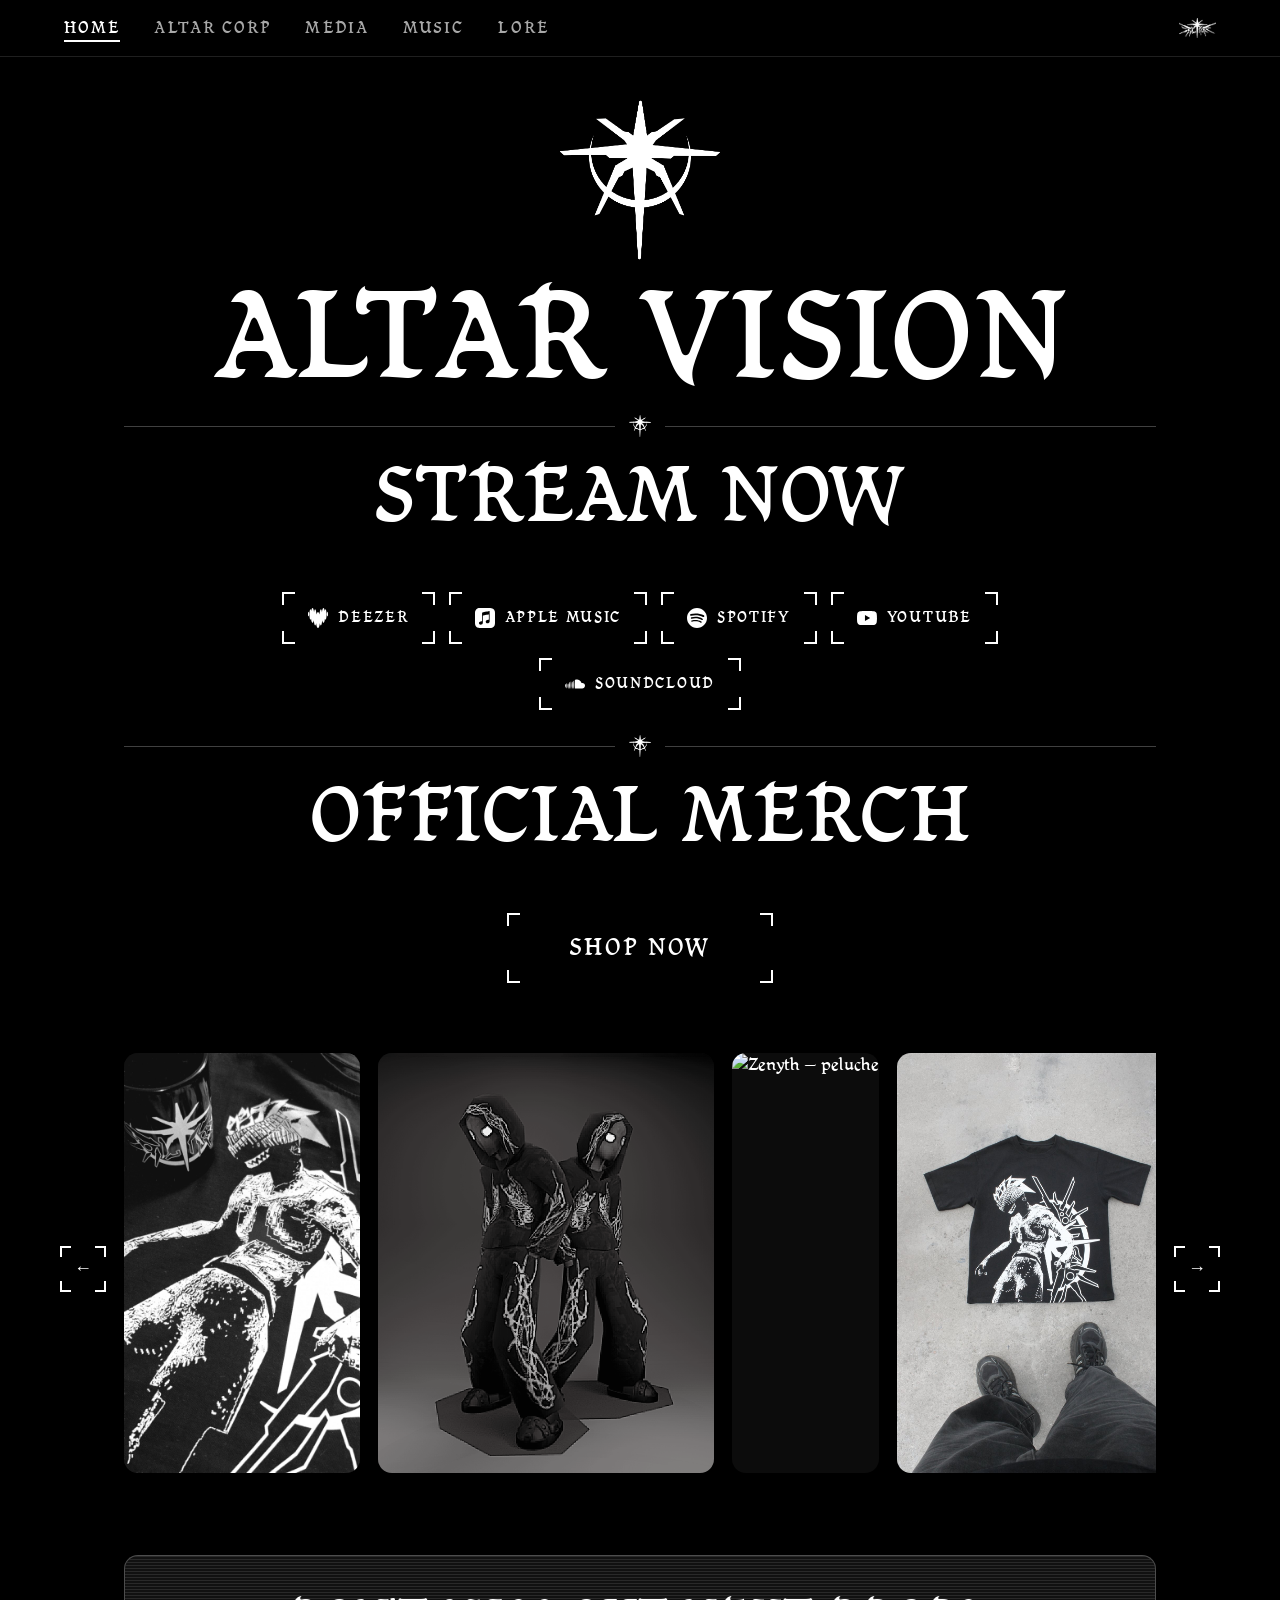
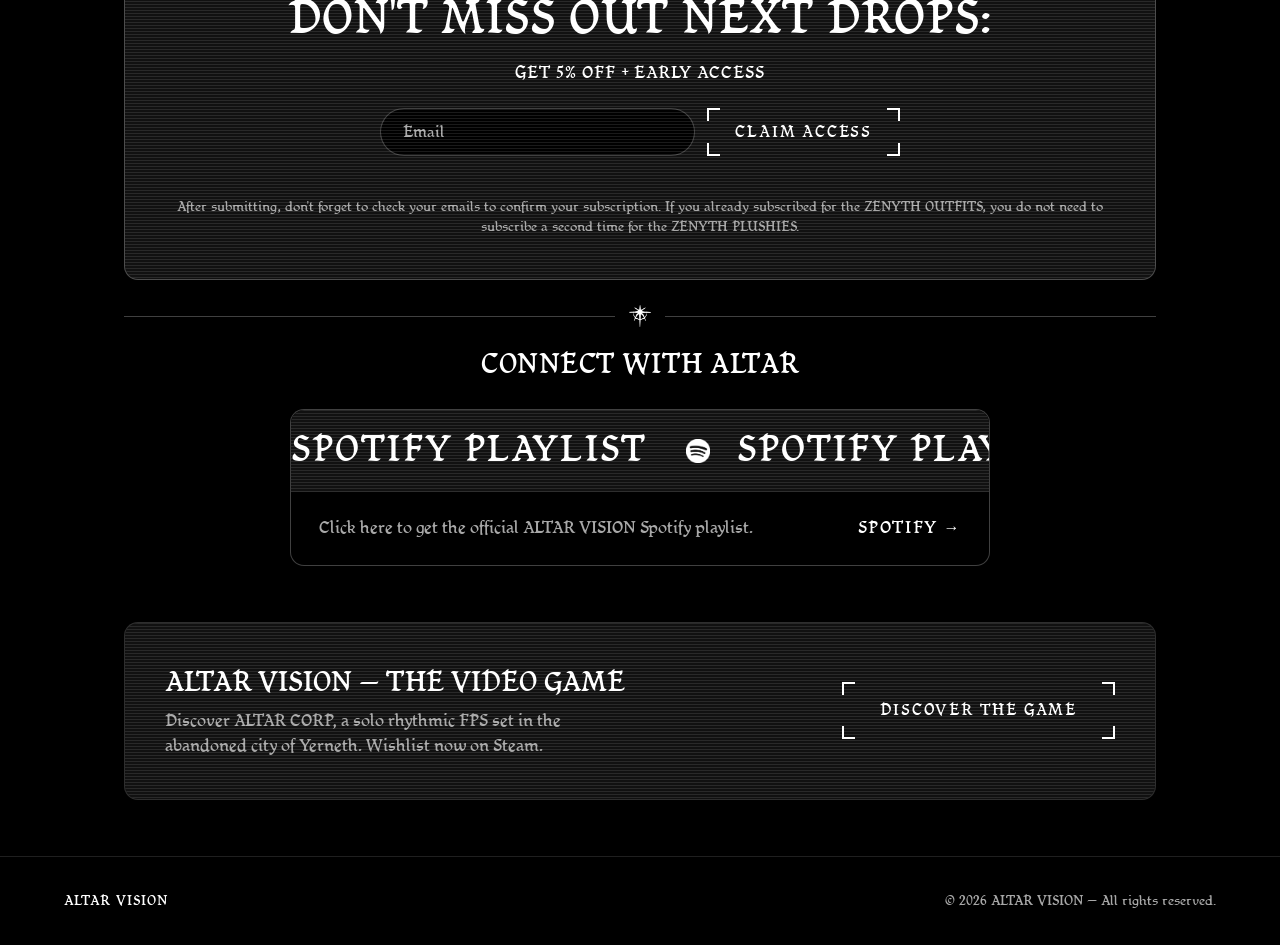
==== commit 178fb193: "music icons acceuil" ====
--- a/index.html
+++ b/index.html
@@ -42,6 +42,30 @@
       <!-- IMAGE HERO -->
       <img class="hero-logo" src="assets/img/altar_hero.png" alt="ALTAR VISION">
       <h1 class="h-display h-xl brand">ALTAR VISION</h1>
+    </section>
+
+    <div class="sep"><img src="assets/img/altar_hero.png" alt=""></div>
+
+    <!-- ═════════ STREAM NOW (mêmes liens que music/index.html) ═════════ -->
+    <section id="stream-now" class="wrap">
+      <h2 class="h-display h-lg">STREAM NOW</h2>
+      <div class="platform-row">
+        <a class="btn btn-ghost btn-platform" href="https://www.deezer.com/fr/artist/351276092" target="_blank" rel="noopener">
+          <svg viewBox="0 0 24 24" aria-hidden="true" fill="currentColor"><path d="M.693 10.024c.381 0 .693-1.256.693-2.807 0-1.55-.312-2.807-.693-2.807C.312 4.41 0 5.666 0 7.217s.312 2.808.693 2.808ZM21.038 1.56c-.364 0-.684.805-.91 2.096C19.765 1.446 19.184 0 18.526 0c-.78 0-1.464 2.036-1.784 5-.312-2.158-.788-3.536-1.325-3.536-.745 0-1.386 2.704-1.62 6.472-.442-1.932-1.083-3.145-1.793-3.145s-1.35 1.213-1.793 3.145c-.242-3.76-.874-6.463-1.628-6.463-.537 0-1.013 1.378-1.325 3.535C6.938 2.036 6.262 0 5.474 0c-.658 0-1.247 1.447-1.602 3.665-.217-1.291-.546-2.105-.91-2.105-.675 0-1.221 2.807-1.221 6.272 0 3.466.546 6.273 1.221 6.273.277 0 .537-.476.736-1.273.32 2.928.996 4.938 1.776 4.938.606 0 1.143-1.204 1.507-3.11.251 3.622.875 6.195 1.602 6.195.46 0 .875-1.023 1.187-2.677C10.142 21.6 11 24 12.004 24c1.005 0 1.863-2.4 2.235-5.822.312 1.654.727 2.677 1.186 2.677.728 0 1.352-2.573 1.603-6.195.364 1.906.9 3.11 1.507 3.11.78 0 1.455-2.01 1.775-4.938.208.797.46 1.273.737 1.273.675 0 1.22-2.807 1.22-6.273-.008-3.457-.553-6.272-1.23-6.272ZM23.307 10.024c.381 0 .693-1.256.693-2.807 0-1.55-.312-2.807-.693-2.807-.381 0-.693 1.256-.693 2.807s.312 2.808.693 2.808Z"/></svg>DEEZER
+        </a>
+        <a class="btn btn-ghost btn-platform" href="https://music.apple.com/us/artist/zenyth-was-here/1846677908" target="_blank" rel="noopener">
+          <svg viewBox="0 0 24 24" aria-hidden="true" fill="currentColor"><path d="M23.994 6.124a9.23 9.23 0 00-.24-2.19c-.317-1.31-1.062-2.31-2.18-3.043a5.022 5.022 0 00-1.877-.726 10.496 10.496 0 00-1.564-.15c-.04-.003-.083-.01-.124-.013H5.986c-.152.01-.303.017-.455.026-.747.043-1.49.123-2.193.4-1.336.53-2.3 1.452-2.865 2.78-.192.448-.292.925-.363 1.408-.056.392-.088.785-.1 1.18 0 .032-.007.062-.01.093v12.223c.01.14.017.283.027.424.05.815.154 1.624.497 2.373.65 1.42 1.738 2.353 3.234 2.801.42.127.856.187 1.293.228.555.053 1.11.06 1.667.06h11.03a12.5 12.5 0 001.57-.1c.822-.106 1.596-.35 2.295-.81a5.046 5.046 0 001.88-2.207c.186-.42.293-.87.37-1.324.113-.675.138-1.358.137-2.04-.002-3.8 0-7.595-.003-11.393zm-6.423 3.99v5.712c0 .417-.058.827-.244 1.206-.29.59-.76.962-1.388 1.14-.35.1-.706.157-1.07.173-.95.045-1.773-.6-1.943-1.536a1.88 1.88 0 011.038-2.022c.323-.16.67-.25 1.018-.324.378-.082.758-.153 1.134-.24.274-.063.457-.23.51-.516a.904.904 0 00.02-.193c0-1.815 0-3.63-.002-5.443a.725.725 0 00-.026-.185c-.04-.15-.15-.243-.304-.234-.16.01-.318.035-.475.066-.76.15-1.52.303-2.28.456l-2.325.47-1.374.278c-.016.003-.032.01-.048.013-.277.077-.377.203-.39.49-.002.042 0 .086 0 .13-.002 2.602 0 5.204-.003 7.805 0 .42-.047.836-.215 1.227-.278.64-.77 1.04-1.434 1.233-.35.1-.71.16-1.075.172-.96.036-1.755-.6-1.92-1.544-.14-.812.23-1.685 1.154-2.075.357-.15.73-.232 1.108-.31.287-.06.575-.116.86-.177.383-.083.583-.323.6-.714v-.15c0-2.96 0-5.922.002-8.882 0-.123.013-.25.042-.37.07-.285.273-.448.546-.518.255-.066.515-.112.774-.165.733-.15 1.466-.296 2.2-.444l2.27-.46c.67-.134 1.34-.27 2.01-.403.22-.043.442-.088.663-.106.31-.025.523.17.554.482.008.073.012.148.012.223.002 1.91.002 3.822 0 5.732z"/></svg>APPLE MUSIC
+        </a>
+        <a class="btn btn-ghost btn-platform" href="https://open.spotify.com/artist/3drZ2PagzD9hLXZGL5h4mv" target="_blank" rel="noopener">
+          <svg viewBox="0 0 24 24" aria-hidden="true" fill="currentColor"><path d="M12 0C5.4 0 0 5.4 0 12s5.4 12 12 12 12-5.4 12-12S18.66 0 12 0zm5.521 17.34c-.24.359-.66.48-1.021.24-2.82-1.74-6.36-2.101-10.561-1.141-.418.122-.779-.179-.899-.539-.12-.421.18-.78.54-.9 4.56-1.021 8.52-.6 11.64 1.32.42.18.479.659.301 1.02zm1.44-3.3c-.301.42-.841.6-1.262.3-3.239-1.98-8.159-2.58-11.939-1.38-.479.12-1.02-.12-1.14-.6-.12-.48.12-1.021.6-1.141C9.6 9.9 15 10.561 18.72 12.84c.361.181.54.78.241 1.2zm.12-3.36C15.24 8.4 8.82 8.16 5.16 9.301c-.6.179-1.2-.181-1.38-.721-.18-.601.18-1.2.72-1.381 4.26-1.26 11.28-1.02 15.721 1.621.539.3.719 1.02.419 1.56-.299.421-1.02.599-1.559.3z"/></svg>SPOTIFY
+        </a>
+        <a class="btn btn-ghost btn-platform" href="https://music.youtube.com/channel/UCZdj8uGh15WaBXXwZLbKAaw" target="_blank" rel="noopener">
+          <svg viewBox="0 0 24 24" aria-hidden="true" fill="currentColor"><path d="M23.498 6.186a3.016 3.016 0 0 0-2.122-2.136C19.505 3.545 12 3.545 12 3.545s-7.505 0-9.377.505A3.017 3.017 0 0 0 .502 6.186C0 8.07 0 12 0 12s0 3.93.502 5.814a3.016 3.016 0 0 0 2.122 2.136c1.871.505 9.376.505 9.376.505s7.505 0 9.377-.505a3.015 3.015 0 0 0 2.122-2.136C24 15.93 24 12 24 12s0-3.93-.502-5.814zM9.545 15.568V8.432L15.818 12l-6.273 3.568z"/></svg>YOUTUBE
+        </a>
+        <a class="btn btn-ghost btn-platform" href="https://soundcloud.com/zenythwashere" target="_blank" rel="noopener">
+          <svg viewBox="0 0 24 24" aria-hidden="true" fill="currentColor"><path d="M23.999 14.165c-.052 1.796-1.612 3.169-3.4 3.169h-8.18a.68.68 0 0 1-.675-.683V7.862a.747.747 0 0 1 .452-.724s.75-.513 2.333-.513a5.364 5.364 0 0 1 2.763.755 5.433 5.433 0 0 1 2.57 3.54c.282-.08.574-.121.868-.12.884 0 1.73.358 2.347.992s.948 1.49.922 2.373ZM10.721 8.421c.247 2.98.427 5.697 0 8.672a.264.264 0 0 1-.53 0c-.395-2.946-.22-5.718 0-8.672a.264.264 0 0 1 .53 0ZM9.072 9.448c.285 2.659.37 4.986-.006 7.655a.277.277 0 0 1-.55 0c-.331-2.63-.256-5.02 0-7.655a.277.277 0 0 1 .556 0Zm-1.663-.257c.27 2.726.39 5.171 0 7.904a.266.266 0 0 1-.532 0c-.38-2.69-.257-5.21 0-7.904a.266.266 0 0 1 .532 0Zm-1.647.77a26.108 26.108 0 0 1-.008 7.147.272.272 0 0 1-.542 0 27.955 27.955 0 0 1 0-7.147.275.275 0 0 1 .55 0Zm-1.67 1.769c.421 1.865.228 3.5-.029 5.388a.257.257 0 0 1-.514 0c-.21-1.858-.398-3.549 0-5.389a.272.272 0 0 1 .543 0Zm-1.655-.273c.388 1.897.26 3.508-.01 5.412-.026.28-.514.283-.54 0-.244-1.878-.347-3.54-.01-5.412a.283.283 0 0 1 .56 0Zm-1.668.911c.4 1.268.257 2.292-.026 3.572a.257.257 0 0 1-.514 0c-.241-1.262-.354-2.312-.023-3.572a.283.283 0 0 1 .563 0Z"/></svg>SOUNDCLOUD
+        </a>
+      </div>
     </section>
 
     <div class="sep"><img src="assets/img/altar_hero.png" alt=""></div>
--- a/css/style.css
+++ b/css/style.css
@@ -729,16 +729,27 @@
 }
 
 /* ---------- MUSIC ---------- */
-.music-lead{text-align:center;color:var(--muted);max-width:60ch;margin:0 auto 36px}
+.music-lead{text-align:center;max-width:60ch;margin:-.4em auto 36px;letter-spacing:.12em}
 .music-embed{
   max-width:820px;margin:0 auto 32px;border:1px solid var(--line);
   border-radius:var(--radius);overflow:hidden;background:var(--bg-2);
 }
 .music-embed iframe{width:100%;height:452px;display:block;border:none}
 @media (max-width:600px){.music-embed iframe{height:380px}}
-.platform-row{display:flex;flex-wrap:wrap;justify-content:center;gap:14px;max-width:900px;margin:0 auto 40px}
+.platform-row{display:flex;flex-wrap:wrap;justify-content:center;gap:14px;max-width:900px;margin:0 auto clamp(48px,7vw,80px)}
 .btn-platform{padding:15px 26px;font-size:14px}
 .btn-platform svg{width:20px;height:20px;flex:none}
 @media (max-width:600px){
   .platform-row{flex-direction:column;align-items:stretch;max-width:340px}
 }
+.music-stats{margin:0 auto clamp(48px,7vw,80px)}
+.live-label{display:inline-flex;align-items:center;gap:8px}
+.wave{display:inline-flex;align-items:flex-end;gap:2px;height:12px;flex:none}
+.wave i{display:block;width:2px;height:100%;background:currentColor;transform-origin:bottom;animation:wave 1s ease-in-out infinite}
+.wave i:nth-child(2){animation-delay:-.4s}
+.wave i:nth-child(3){animation-delay:-.7s}
+.wave i:nth-child(4){animation-delay:-.2s}
+@keyframes wave{0%,100%{transform:scaleY(.3)}50%{transform:scaleY(1)}}
+@media (prefers-reduced-motion:reduce){.wave i{animation:none;transform:scaleY(.7)}}
+#stream-now > h2.h-display{margin-bottom:.85em}
+#stream-now .platform-row{margin-bottom:0}
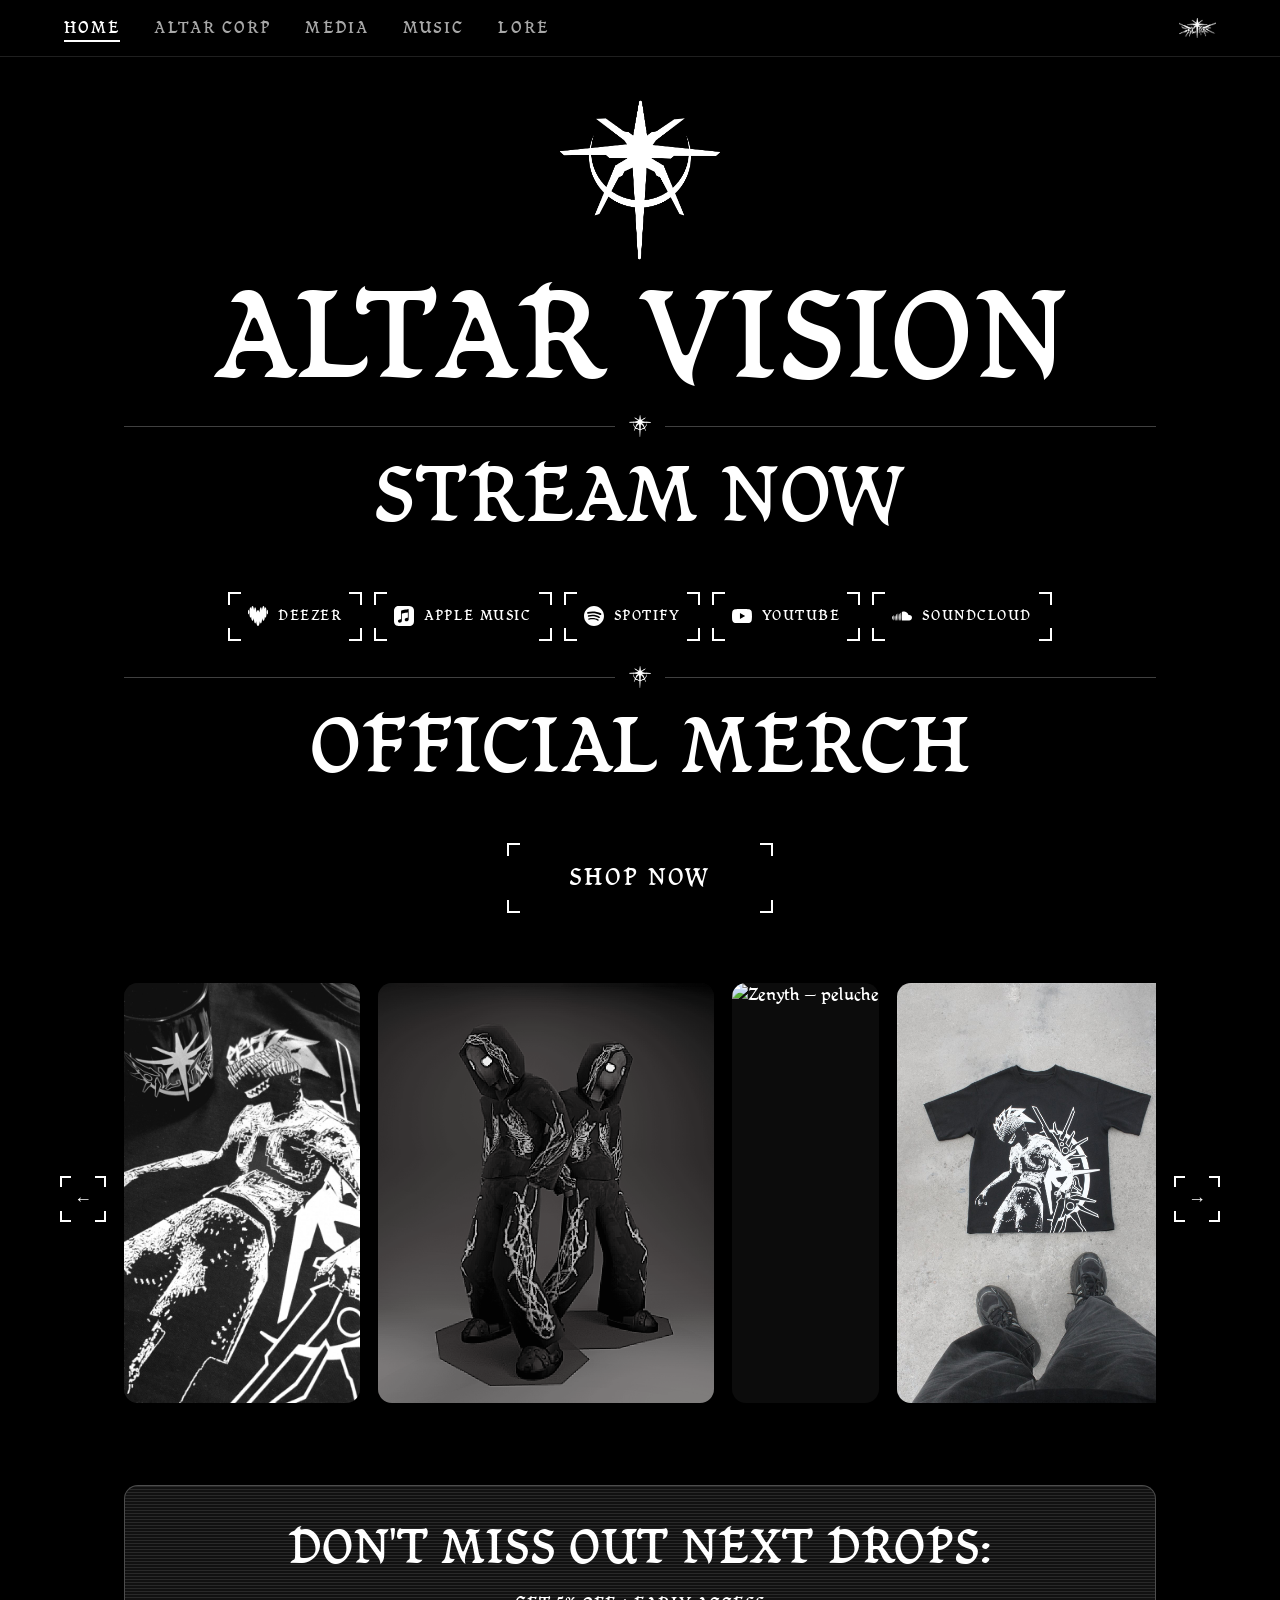
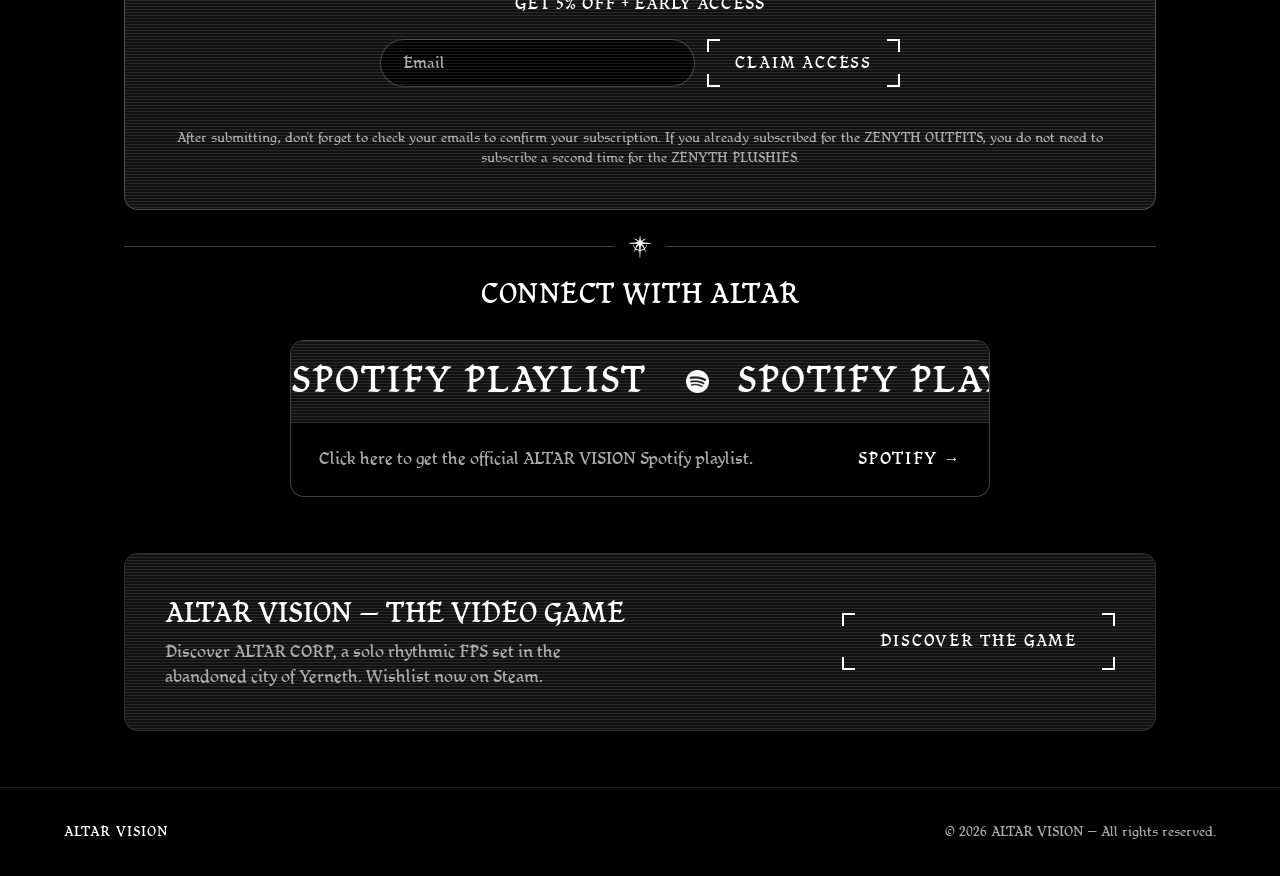
==== commit 7ddcd9bd: "minor fixes" ====
--- a/index.html
+++ b/index.html
@@ -16,7 +16,7 @@
 
   <link rel="icon" type="image/png" href="assets/img/altar_hero.png">
   <link rel="preload" href="assets/fonts/Mikadan_Regular.ttf" as="font" type="font/ttf" crossorigin>
-  <link rel="stylesheet" href="css/style.css">
+  <link rel="stylesheet" href="css/style.css?v=20261014a">
 
   <!-- GoatCounter — analytics -->
   <script data-goatcounter="https://altarvision.goatcounter.com/count"
@@ -51,19 +51,19 @@
       <h2 class="h-display h-lg">STREAM NOW</h2>
       <div class="platform-row">
         <a class="btn btn-ghost btn-platform" href="https://www.deezer.com/fr/artist/351276092" target="_blank" rel="noopener">
-          <svg viewBox="0 0 24 24" aria-hidden="true" fill="currentColor"><path d="M.693 10.024c.381 0 .693-1.256.693-2.807 0-1.55-.312-2.807-.693-2.807C.312 4.41 0 5.666 0 7.217s.312 2.808.693 2.808ZM21.038 1.56c-.364 0-.684.805-.91 2.096C19.765 1.446 19.184 0 18.526 0c-.78 0-1.464 2.036-1.784 5-.312-2.158-.788-3.536-1.325-3.536-.745 0-1.386 2.704-1.62 6.472-.442-1.932-1.083-3.145-1.793-3.145s-1.35 1.213-1.793 3.145c-.242-3.76-.874-6.463-1.628-6.463-.537 0-1.013 1.378-1.325 3.535C6.938 2.036 6.262 0 5.474 0c-.658 0-1.247 1.447-1.602 3.665-.217-1.291-.546-2.105-.91-2.105-.675 0-1.221 2.807-1.221 6.272 0 3.466.546 6.273 1.221 6.273.277 0 .537-.476.736-1.273.32 2.928.996 4.938 1.776 4.938.606 0 1.143-1.204 1.507-3.11.251 3.622.875 6.195 1.602 6.195.46 0 .875-1.023 1.187-2.677C10.142 21.6 11 24 12.004 24c1.005 0 1.863-2.4 2.235-5.822.312 1.654.727 2.677 1.186 2.677.728 0 1.352-2.573 1.603-6.195.364 1.906.9 3.11 1.507 3.11.78 0 1.455-2.01 1.775-4.938.208.797.46 1.273.737 1.273.675 0 1.22-2.807 1.22-6.273-.008-3.457-.553-6.272-1.23-6.272ZM23.307 10.024c.381 0 .693-1.256.693-2.807 0-1.55-.312-2.807-.693-2.807-.381 0-.693 1.256-.693 2.807s.312 2.808.693 2.808Z"/></svg>DEEZER
+          <svg viewBox="0 0 24 24" aria-hidden="true" fill="currentColor"><path d="M.693 10.024c.381 0 .693-1.256.693-2.807 0-1.55-.312-2.807-.693-2.807C.312 4.41 0 5.666 0 7.217s.312 2.808.693 2.808ZM21.038 1.56c-.364 0-.684.805-.91 2.096C19.765 1.446 19.184 0 18.526 0c-.78 0-1.464 2.036-1.784 5-.312-2.158-.788-3.536-1.325-3.536-.745 0-1.386 2.704-1.62 6.472-.442-1.932-1.083-3.145-1.793-3.145s-1.35 1.213-1.793 3.145c-.242-3.76-.874-6.463-1.628-6.463-.537 0-1.013 1.378-1.325 3.535C6.938 2.036 6.262 0 5.474 0c-.658 0-1.247 1.447-1.602 3.665-.217-1.291-.546-2.105-.91-2.105-.675 0-1.221 2.807-1.221 6.272 0 3.466.546 6.273 1.221 6.273.277 0 .537-.476.736-1.273.32 2.928.996 4.938 1.776 4.938.606 0 1.143-1.204 1.507-3.11.251 3.622.875 6.195 1.602 6.195.46 0 .875-1.023 1.187-2.677C10.142 21.6 11 24 12.004 24c1.005 0 1.863-2.4 2.235-5.822.312 1.654.727 2.677 1.186 2.677.728 0 1.352-2.573 1.603-6.195.364 1.906.9 3.11 1.507 3.11.78 0 1.455-2.01 1.775-4.938.208.797.46 1.273.737 1.273.675 0 1.22-2.807 1.22-6.273-.008-3.457-.553-6.272-1.23-6.272ZM23.307 10.024c.381 0 .693-1.256.693-2.807 0-1.55-.312-2.807-.693-2.807-.381 0-.693 1.256-.693 2.807s.312 2.808.693 2.808Z"/></svg><span class="pf-label">DEEZER</span>
         </a>
         <a class="btn btn-ghost btn-platform" href="https://music.apple.com/us/artist/zenyth-was-here/1846677908" target="_blank" rel="noopener">
-          <svg viewBox="0 0 24 24" aria-hidden="true" fill="currentColor"><path d="M23.994 6.124a9.23 9.23 0 00-.24-2.19c-.317-1.31-1.062-2.31-2.18-3.043a5.022 5.022 0 00-1.877-.726 10.496 10.496 0 00-1.564-.15c-.04-.003-.083-.01-.124-.013H5.986c-.152.01-.303.017-.455.026-.747.043-1.49.123-2.193.4-1.336.53-2.3 1.452-2.865 2.78-.192.448-.292.925-.363 1.408-.056.392-.088.785-.1 1.18 0 .032-.007.062-.01.093v12.223c.01.14.017.283.027.424.05.815.154 1.624.497 2.373.65 1.42 1.738 2.353 3.234 2.801.42.127.856.187 1.293.228.555.053 1.11.06 1.667.06h11.03a12.5 12.5 0 001.57-.1c.822-.106 1.596-.35 2.295-.81a5.046 5.046 0 001.88-2.207c.186-.42.293-.87.37-1.324.113-.675.138-1.358.137-2.04-.002-3.8 0-7.595-.003-11.393zm-6.423 3.99v5.712c0 .417-.058.827-.244 1.206-.29.59-.76.962-1.388 1.14-.35.1-.706.157-1.07.173-.95.045-1.773-.6-1.943-1.536a1.88 1.88 0 011.038-2.022c.323-.16.67-.25 1.018-.324.378-.082.758-.153 1.134-.24.274-.063.457-.23.51-.516a.904.904 0 00.02-.193c0-1.815 0-3.63-.002-5.443a.725.725 0 00-.026-.185c-.04-.15-.15-.243-.304-.234-.16.01-.318.035-.475.066-.76.15-1.52.303-2.28.456l-2.325.47-1.374.278c-.016.003-.032.01-.048.013-.277.077-.377.203-.39.49-.002.042 0 .086 0 .13-.002 2.602 0 5.204-.003 7.805 0 .42-.047.836-.215 1.227-.278.64-.77 1.04-1.434 1.233-.35.1-.71.16-1.075.172-.96.036-1.755-.6-1.92-1.544-.14-.812.23-1.685 1.154-2.075.357-.15.73-.232 1.108-.31.287-.06.575-.116.86-.177.383-.083.583-.323.6-.714v-.15c0-2.96 0-5.922.002-8.882 0-.123.013-.25.042-.37.07-.285.273-.448.546-.518.255-.066.515-.112.774-.165.733-.15 1.466-.296 2.2-.444l2.27-.46c.67-.134 1.34-.27 2.01-.403.22-.043.442-.088.663-.106.31-.025.523.17.554.482.008.073.012.148.012.223.002 1.91.002 3.822 0 5.732z"/></svg>APPLE MUSIC
+          <svg viewBox="0 0 24 24" aria-hidden="true" fill="currentColor"><path d="M23.994 6.124a9.23 9.23 0 00-.24-2.19c-.317-1.31-1.062-2.31-2.18-3.043a5.022 5.022 0 00-1.877-.726 10.496 10.496 0 00-1.564-.15c-.04-.003-.083-.01-.124-.013H5.986c-.152.01-.303.017-.455.026-.747.043-1.49.123-2.193.4-1.336.53-2.3 1.452-2.865 2.78-.192.448-.292.925-.363 1.408-.056.392-.088.785-.1 1.18 0 .032-.007.062-.01.093v12.223c.01.14.017.283.027.424.05.815.154 1.624.497 2.373.65 1.42 1.738 2.353 3.234 2.801.42.127.856.187 1.293.228.555.053 1.11.06 1.667.06h11.03a12.5 12.5 0 001.57-.1c.822-.106 1.596-.35 2.295-.81a5.046 5.046 0 001.88-2.207c.186-.42.293-.87.37-1.324.113-.675.138-1.358.137-2.04-.002-3.8 0-7.595-.003-11.393zm-6.423 3.99v5.712c0 .417-.058.827-.244 1.206-.29.59-.76.962-1.388 1.14-.35.1-.706.157-1.07.173-.95.045-1.773-.6-1.943-1.536a1.88 1.88 0 011.038-2.022c.323-.16.67-.25 1.018-.324.378-.082.758-.153 1.134-.24.274-.063.457-.23.51-.516a.904.904 0 00.02-.193c0-1.815 0-3.63-.002-5.443a.725.725 0 00-.026-.185c-.04-.15-.15-.243-.304-.234-.16.01-.318.035-.475.066-.76.15-1.52.303-2.28.456l-2.325.47-1.374.278c-.016.003-.032.01-.048.013-.277.077-.377.203-.39.49-.002.042 0 .086 0 .13-.002 2.602 0 5.204-.003 7.805 0 .42-.047.836-.215 1.227-.278.64-.77 1.04-1.434 1.233-.35.1-.71.16-1.075.172-.96.036-1.755-.6-1.92-1.544-.14-.812.23-1.685 1.154-2.075.357-.15.73-.232 1.108-.31.287-.06.575-.116.86-.177.383-.083.583-.323.6-.714v-.15c0-2.96 0-5.922.002-8.882 0-.123.013-.25.042-.37.07-.285.273-.448.546-.518.255-.066.515-.112.774-.165.733-.15 1.466-.296 2.2-.444l2.27-.46c.67-.134 1.34-.27 2.01-.403.22-.043.442-.088.663-.106.31-.025.523.17.554.482.008.073.012.148.012.223.002 1.91.002 3.822 0 5.732z"/></svg><span class="pf-label">APPLE MUSIC</span>
         </a>
         <a class="btn btn-ghost btn-platform" href="https://open.spotify.com/artist/3drZ2PagzD9hLXZGL5h4mv" target="_blank" rel="noopener">
-          <svg viewBox="0 0 24 24" aria-hidden="true" fill="currentColor"><path d="M12 0C5.4 0 0 5.4 0 12s5.4 12 12 12 12-5.4 12-12S18.66 0 12 0zm5.521 17.34c-.24.359-.66.48-1.021.24-2.82-1.74-6.36-2.101-10.561-1.141-.418.122-.779-.179-.899-.539-.12-.421.18-.78.54-.9 4.56-1.021 8.52-.6 11.64 1.32.42.18.479.659.301 1.02zm1.44-3.3c-.301.42-.841.6-1.262.3-3.239-1.98-8.159-2.58-11.939-1.38-.479.12-1.02-.12-1.14-.6-.12-.48.12-1.021.6-1.141C9.6 9.9 15 10.561 18.72 12.84c.361.181.54.78.241 1.2zm.12-3.36C15.24 8.4 8.82 8.16 5.16 9.301c-.6.179-1.2-.181-1.38-.721-.18-.601.18-1.2.72-1.381 4.26-1.26 11.28-1.02 15.721 1.621.539.3.719 1.02.419 1.56-.299.421-1.02.599-1.559.3z"/></svg>SPOTIFY
+          <svg viewBox="0 0 24 24" aria-hidden="true" fill="currentColor"><path d="M12 0C5.4 0 0 5.4 0 12s5.4 12 12 12 12-5.4 12-12S18.66 0 12 0zm5.521 17.34c-.24.359-.66.48-1.021.24-2.82-1.74-6.36-2.101-10.561-1.141-.418.122-.779-.179-.899-.539-.12-.421.18-.78.54-.9 4.56-1.021 8.52-.6 11.64 1.32.42.18.479.659.301 1.02zm1.44-3.3c-.301.42-.841.6-1.262.3-3.239-1.98-8.159-2.58-11.939-1.38-.479.12-1.02-.12-1.14-.6-.12-.48.12-1.021.6-1.141C9.6 9.9 15 10.561 18.72 12.84c.361.181.54.78.241 1.2zm.12-3.36C15.24 8.4 8.82 8.16 5.16 9.301c-.6.179-1.2-.181-1.38-.721-.18-.601.18-1.2.72-1.381 4.26-1.26 11.28-1.02 15.721 1.621.539.3.719 1.02.419 1.56-.299.421-1.02.599-1.559.3z"/></svg><span class="pf-label">SPOTIFY</span>
         </a>
         <a class="btn btn-ghost btn-platform" href="https://music.youtube.com/channel/UCZdj8uGh15WaBXXwZLbKAaw" target="_blank" rel="noopener">
-          <svg viewBox="0 0 24 24" aria-hidden="true" fill="currentColor"><path d="M23.498 6.186a3.016 3.016 0 0 0-2.122-2.136C19.505 3.545 12 3.545 12 3.545s-7.505 0-9.377.505A3.017 3.017 0 0 0 .502 6.186C0 8.07 0 12 0 12s0 3.93.502 5.814a3.016 3.016 0 0 0 2.122 2.136c1.871.505 9.376.505 9.376.505s7.505 0 9.377-.505a3.015 3.015 0 0 0 2.122-2.136C24 15.93 24 12 24 12s0-3.93-.502-5.814zM9.545 15.568V8.432L15.818 12l-6.273 3.568z"/></svg>YOUTUBE
+          <svg viewBox="0 0 24 24" aria-hidden="true" fill="currentColor"><path d="M23.498 6.186a3.016 3.016 0 0 0-2.122-2.136C19.505 3.545 12 3.545 12 3.545s-7.505 0-9.377.505A3.017 3.017 0 0 0 .502 6.186C0 8.07 0 12 0 12s0 3.93.502 5.814a3.016 3.016 0 0 0 2.122 2.136c1.871.505 9.376.505 9.376.505s7.505 0 9.377-.505a3.015 3.015 0 0 0 2.122-2.136C24 15.93 24 12 24 12s0-3.93-.502-5.814zM9.545 15.568V8.432L15.818 12l-6.273 3.568z"/></svg><span class="pf-label">YOUTUBE</span>
         </a>
         <a class="btn btn-ghost btn-platform" href="https://soundcloud.com/zenythwashere" target="_blank" rel="noopener">
-          <svg viewBox="0 0 24 24" aria-hidden="true" fill="currentColor"><path d="M23.999 14.165c-.052 1.796-1.612 3.169-3.4 3.169h-8.18a.68.68 0 0 1-.675-.683V7.862a.747.747 0 0 1 .452-.724s.75-.513 2.333-.513a5.364 5.364 0 0 1 2.763.755 5.433 5.433 0 0 1 2.57 3.54c.282-.08.574-.121.868-.12.884 0 1.73.358 2.347.992s.948 1.49.922 2.373ZM10.721 8.421c.247 2.98.427 5.697 0 8.672a.264.264 0 0 1-.53 0c-.395-2.946-.22-5.718 0-8.672a.264.264 0 0 1 .53 0ZM9.072 9.448c.285 2.659.37 4.986-.006 7.655a.277.277 0 0 1-.55 0c-.331-2.63-.256-5.02 0-7.655a.277.277 0 0 1 .556 0Zm-1.663-.257c.27 2.726.39 5.171 0 7.904a.266.266 0 0 1-.532 0c-.38-2.69-.257-5.21 0-7.904a.266.266 0 0 1 .532 0Zm-1.647.77a26.108 26.108 0 0 1-.008 7.147.272.272 0 0 1-.542 0 27.955 27.955 0 0 1 0-7.147.275.275 0 0 1 .55 0Zm-1.67 1.769c.421 1.865.228 3.5-.029 5.388a.257.257 0 0 1-.514 0c-.21-1.858-.398-3.549 0-5.389a.272.272 0 0 1 .543 0Zm-1.655-.273c.388 1.897.26 3.508-.01 5.412-.026.28-.514.283-.54 0-.244-1.878-.347-3.54-.01-5.412a.283.283 0 0 1 .56 0Zm-1.668.911c.4 1.268.257 2.292-.026 3.572a.257.257 0 0 1-.514 0c-.241-1.262-.354-2.312-.023-3.572a.283.283 0 0 1 .563 0Z"/></svg>SOUNDCLOUD
+          <svg viewBox="0 0 24 24" aria-hidden="true" fill="currentColor"><path d="M23.999 14.165c-.052 1.796-1.612 3.169-3.4 3.169h-8.18a.68.68 0 0 1-.675-.683V7.862a.747.747 0 0 1 .452-.724s.75-.513 2.333-.513a5.364 5.364 0 0 1 2.763.755 5.433 5.433 0 0 1 2.57 3.54c.282-.08.574-.121.868-.12.884 0 1.73.358 2.347.992s.948 1.49.922 2.373ZM10.721 8.421c.247 2.98.427 5.697 0 8.672a.264.264 0 0 1-.53 0c-.395-2.946-.22-5.718 0-8.672a.264.264 0 0 1 .53 0ZM9.072 9.448c.285 2.659.37 4.986-.006 7.655a.277.277 0 0 1-.55 0c-.331-2.63-.256-5.02 0-7.655a.277.277 0 0 1 .556 0Zm-1.663-.257c.27 2.726.39 5.171 0 7.904a.266.266 0 0 1-.532 0c-.38-2.69-.257-5.21 0-7.904a.266.266 0 0 1 .532 0Zm-1.647.77a26.108 26.108 0 0 1-.008 7.147.272.272 0 0 1-.542 0 27.955 27.955 0 0 1 0-7.147.275.275 0 0 1 .55 0Zm-1.67 1.769c.421 1.865.228 3.5-.029 5.388a.257.257 0 0 1-.514 0c-.21-1.858-.398-3.549 0-5.389a.272.272 0 0 1 .543 0Zm-1.655-.273c.388 1.897.26 3.508-.01 5.412-.026.28-.514.283-.54 0-.244-1.878-.347-3.54-.01-5.412a.283.283 0 0 1 .56 0Zm-1.668.911c.4 1.268.257 2.292-.026 3.572a.257.257 0 0 1-.514 0c-.241-1.262-.354-2.312-.023-3.572a.283.283 0 0 1 .563 0Z"/></svg><span class="pf-label">SOUNDCLOUD</span>
         </a>
       </div>
     </section>
@@ -146,6 +146,6 @@
     <span>© 2026 ALTAR VISION — All rights reserved.</span>
   </footer>
 
-  <script src="js/main.js"></script>
+  <script src="js/main.js?v=20261014a"></script>
 </body>
 </html>
--- a/css/style.css
+++ b/css/style.css
@@ -736,11 +736,15 @@
 }
 .music-embed iframe{width:100%;height:452px;display:block;border:none}
 @media (max-width:600px){.music-embed iframe{height:380px}}
-.platform-row{display:flex;flex-wrap:wrap;justify-content:center;gap:14px;max-width:900px;margin:0 auto clamp(48px,7vw,80px)}
-.btn-platform{padding:15px 26px;font-size:14px}
+.platform-row{display:flex;flex-wrap:nowrap;justify-content:center;gap:12px;margin:0 auto clamp(48px,7vw,80px)}
+.btn-platform{padding:14px 20px;font-size:13px;white-space:nowrap;flex:0 1 auto}
 .btn-platform svg{width:20px;height:20px;flex:none}
-@media (max-width:600px){
-  .platform-row{flex-direction:column;align-items:stretch;max-width:340px}
+/* écrans étroits : on garde une seule ligne en n'affichant que les icônes */
+@media (max-width:900px){
+  .platform-row{gap:10px}
+  .btn-platform{padding:14px}
+  .btn-platform .pf-label{position:absolute;width:1px;height:1px;overflow:hidden;clip:rect(0 0 0 0);white-space:nowrap}
+  .btn-platform svg{width:24px;height:24px}
 }
 .music-stats{margin:0 auto clamp(48px,7vw,80px)}
 .live-label{display:inline-flex;align-items:center;gap:8px}
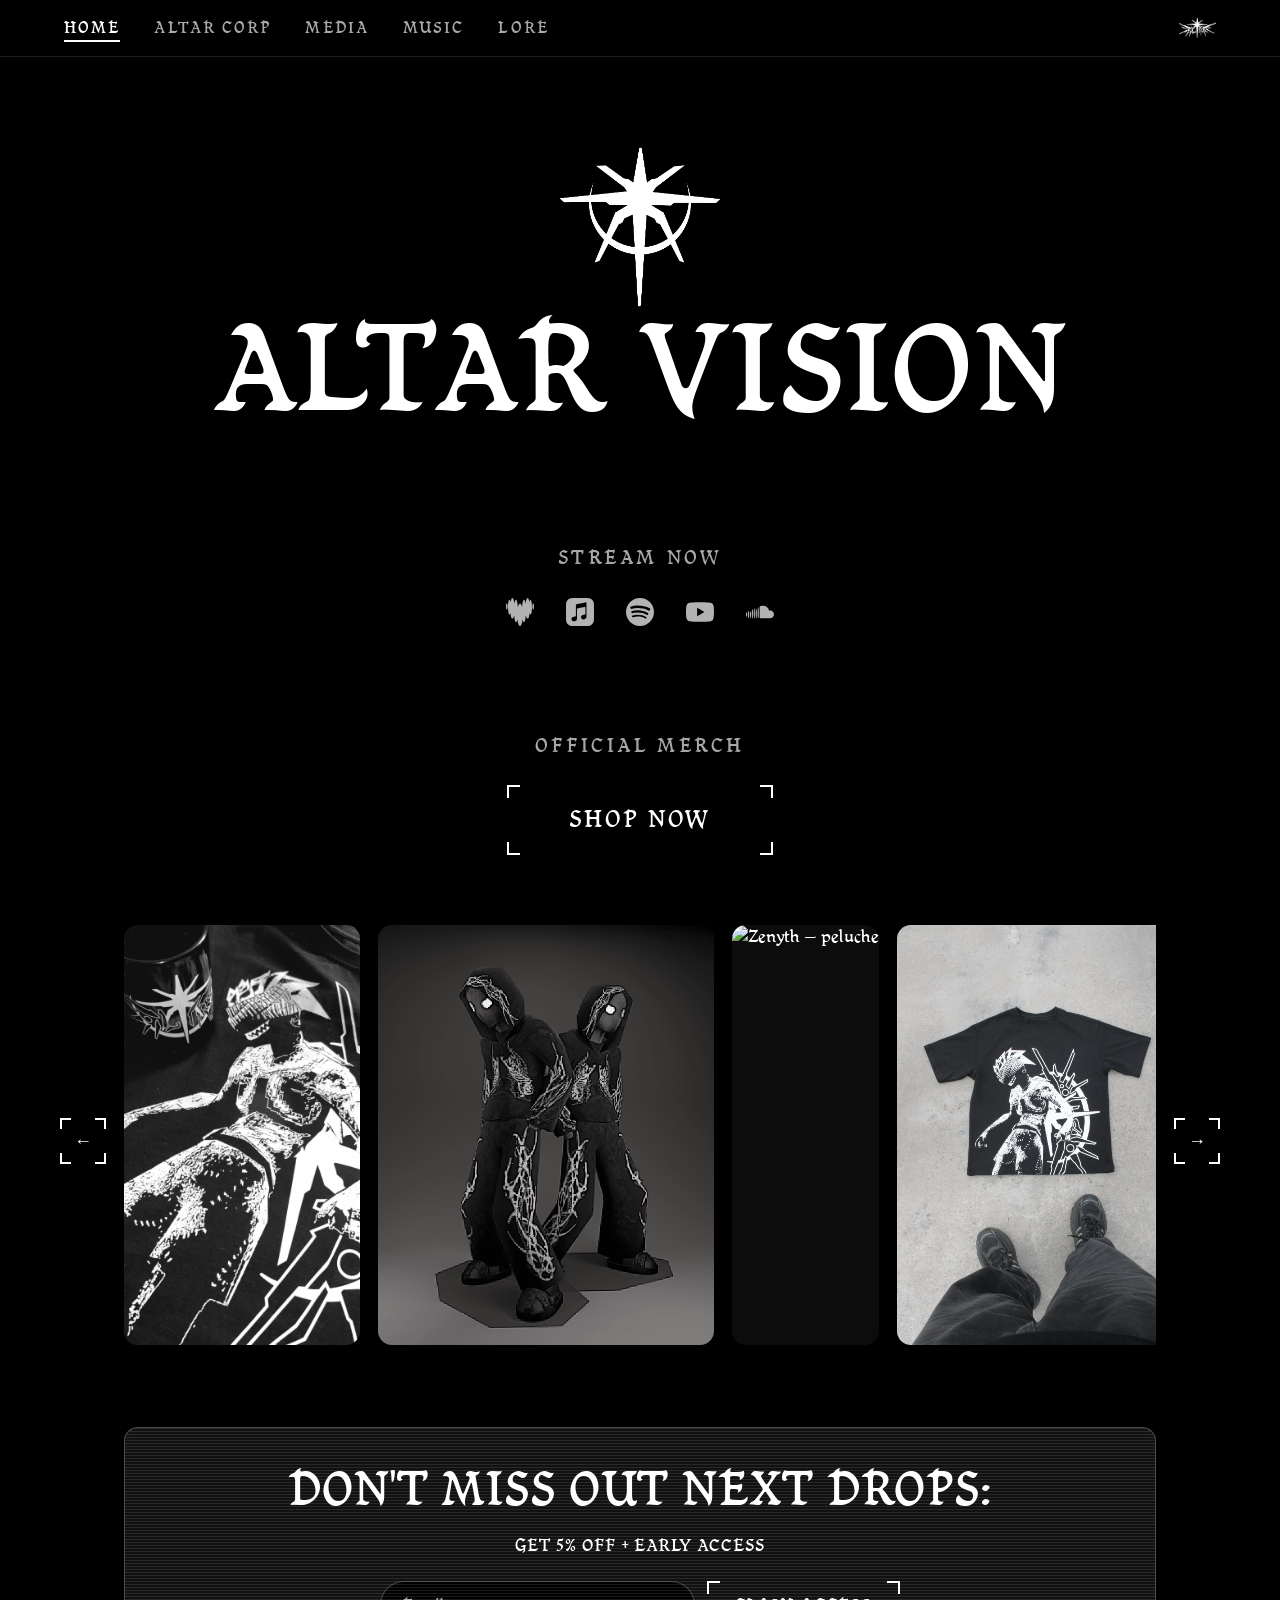
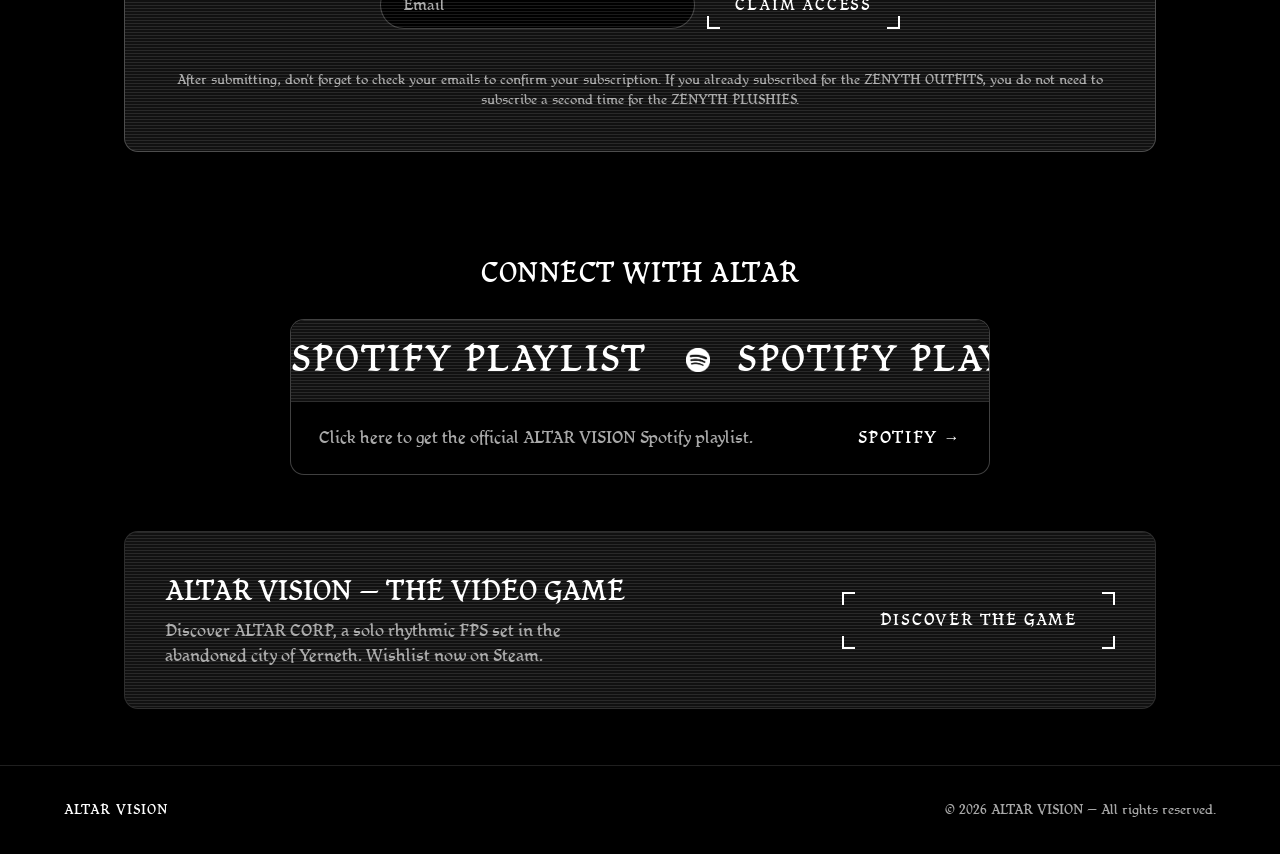
==== commit 55b18901: "TEST nouveau alignement" ====
--- a/index.html
+++ b/index.html
@@ -16,7 +16,7 @@
 
   <link rel="icon" type="image/png" href="assets/img/altar_hero.png">
   <link rel="preload" href="assets/fonts/Mikadan_Regular.ttf" as="font" type="font/ttf" crossorigin>
-  <link rel="stylesheet" href="css/style.css?v=20261014a">
+  <link rel="stylesheet" href="css/style.css?v=20261014b">
 
   <!-- GoatCounter — analytics -->
   <script data-goatcounter="https://altarvision.goatcounter.com/count"
@@ -44,35 +44,31 @@
       <h1 class="h-display h-xl brand">ALTAR VISION</h1>
     </section>
 
-    <div class="sep"><img src="assets/img/altar_hero.png" alt=""></div>
-
     <!-- ═════════ STREAM NOW (mêmes liens que music/index.html) ═════════ -->
     <section id="stream-now" class="wrap">
-      <h2 class="h-display h-lg">STREAM NOW</h2>
-      <div class="platform-row">
-        <a class="btn btn-ghost btn-platform" href="https://www.deezer.com/fr/artist/351276092" target="_blank" rel="noopener">
-          <svg viewBox="0 0 24 24" aria-hidden="true" fill="currentColor"><path d="M.693 10.024c.381 0 .693-1.256.693-2.807 0-1.55-.312-2.807-.693-2.807C.312 4.41 0 5.666 0 7.217s.312 2.808.693 2.808ZM21.038 1.56c-.364 0-.684.805-.91 2.096C19.765 1.446 19.184 0 18.526 0c-.78 0-1.464 2.036-1.784 5-.312-2.158-.788-3.536-1.325-3.536-.745 0-1.386 2.704-1.62 6.472-.442-1.932-1.083-3.145-1.793-3.145s-1.35 1.213-1.793 3.145c-.242-3.76-.874-6.463-1.628-6.463-.537 0-1.013 1.378-1.325 3.535C6.938 2.036 6.262 0 5.474 0c-.658 0-1.247 1.447-1.602 3.665-.217-1.291-.546-2.105-.91-2.105-.675 0-1.221 2.807-1.221 6.272 0 3.466.546 6.273 1.221 6.273.277 0 .537-.476.736-1.273.32 2.928.996 4.938 1.776 4.938.606 0 1.143-1.204 1.507-3.11.251 3.622.875 6.195 1.602 6.195.46 0 .875-1.023 1.187-2.677C10.142 21.6 11 24 12.004 24c1.005 0 1.863-2.4 2.235-5.822.312 1.654.727 2.677 1.186 2.677.728 0 1.352-2.573 1.603-6.195.364 1.906.9 3.11 1.507 3.11.78 0 1.455-2.01 1.775-4.938.208.797.46 1.273.737 1.273.675 0 1.22-2.807 1.22-6.273-.008-3.457-.553-6.272-1.23-6.272ZM23.307 10.024c.381 0 .693-1.256.693-2.807 0-1.55-.312-2.807-.693-2.807-.381 0-.693 1.256-.693 2.807s.312 2.808.693 2.808Z"/></svg><span class="pf-label">DEEZER</span>
+      <h2 class="section-label">STREAM NOW</h2>
+      <div class="platform-icons">
+        <a class="platform-icon" href="https://www.deezer.com/fr/artist/351276092" target="_blank" rel="noopener" aria-label="Deezer" data-tip="Deezer">
+          <svg viewBox="0 0 24 24" aria-hidden="true" fill="currentColor"><path d="M.693 10.024c.381 0 .693-1.256.693-2.807 0-1.55-.312-2.807-.693-2.807C.312 4.41 0 5.666 0 7.217s.312 2.808.693 2.808ZM21.038 1.56c-.364 0-.684.805-.91 2.096C19.765 1.446 19.184 0 18.526 0c-.78 0-1.464 2.036-1.784 5-.312-2.158-.788-3.536-1.325-3.536-.745 0-1.386 2.704-1.62 6.472-.442-1.932-1.083-3.145-1.793-3.145s-1.35 1.213-1.793 3.145c-.242-3.76-.874-6.463-1.628-6.463-.537 0-1.013 1.378-1.325 3.535C6.938 2.036 6.262 0 5.474 0c-.658 0-1.247 1.447-1.602 3.665-.217-1.291-.546-2.105-.91-2.105-.675 0-1.221 2.807-1.221 6.272 0 3.466.546 6.273 1.221 6.273.277 0 .537-.476.736-1.273.32 2.928.996 4.938 1.776 4.938.606 0 1.143-1.204 1.507-3.11.251 3.622.875 6.195 1.602 6.195.46 0 .875-1.023 1.187-2.677C10.142 21.6 11 24 12.004 24c1.005 0 1.863-2.4 2.235-5.822.312 1.654.727 2.677 1.186 2.677.728 0 1.352-2.573 1.603-6.195.364 1.906.9 3.11 1.507 3.11.78 0 1.455-2.01 1.775-4.938.208.797.46 1.273.737 1.273.675 0 1.22-2.807 1.22-6.273-.008-3.457-.553-6.272-1.23-6.272ZM23.307 10.024c.381 0 .693-1.256.693-2.807 0-1.55-.312-2.807-.693-2.807-.381 0-.693 1.256-.693 2.807s.312 2.808.693 2.808Z"/></svg>
         </a>
-        <a class="btn btn-ghost btn-platform" href="https://music.apple.com/us/artist/zenyth-was-here/1846677908" target="_blank" rel="noopener">
-          <svg viewBox="0 0 24 24" aria-hidden="true" fill="currentColor"><path d="M23.994 6.124a9.23 9.23 0 00-.24-2.19c-.317-1.31-1.062-2.31-2.18-3.043a5.022 5.022 0 00-1.877-.726 10.496 10.496 0 00-1.564-.15c-.04-.003-.083-.01-.124-.013H5.986c-.152.01-.303.017-.455.026-.747.043-1.49.123-2.193.4-1.336.53-2.3 1.452-2.865 2.78-.192.448-.292.925-.363 1.408-.056.392-.088.785-.1 1.18 0 .032-.007.062-.01.093v12.223c.01.14.017.283.027.424.05.815.154 1.624.497 2.373.65 1.42 1.738 2.353 3.234 2.801.42.127.856.187 1.293.228.555.053 1.11.06 1.667.06h11.03a12.5 12.5 0 001.57-.1c.822-.106 1.596-.35 2.295-.81a5.046 5.046 0 001.88-2.207c.186-.42.293-.87.37-1.324.113-.675.138-1.358.137-2.04-.002-3.8 0-7.595-.003-11.393zm-6.423 3.99v5.712c0 .417-.058.827-.244 1.206-.29.59-.76.962-1.388 1.14-.35.1-.706.157-1.07.173-.95.045-1.773-.6-1.943-1.536a1.88 1.88 0 011.038-2.022c.323-.16.67-.25 1.018-.324.378-.082.758-.153 1.134-.24.274-.063.457-.23.51-.516a.904.904 0 00.02-.193c0-1.815 0-3.63-.002-5.443a.725.725 0 00-.026-.185c-.04-.15-.15-.243-.304-.234-.16.01-.318.035-.475.066-.76.15-1.52.303-2.28.456l-2.325.47-1.374.278c-.016.003-.032.01-.048.013-.277.077-.377.203-.39.49-.002.042 0 .086 0 .13-.002 2.602 0 5.204-.003 7.805 0 .42-.047.836-.215 1.227-.278.64-.77 1.04-1.434 1.233-.35.1-.71.16-1.075.172-.96.036-1.755-.6-1.92-1.544-.14-.812.23-1.685 1.154-2.075.357-.15.73-.232 1.108-.31.287-.06.575-.116.86-.177.383-.083.583-.323.6-.714v-.15c0-2.96 0-5.922.002-8.882 0-.123.013-.25.042-.37.07-.285.273-.448.546-.518.255-.066.515-.112.774-.165.733-.15 1.466-.296 2.2-.444l2.27-.46c.67-.134 1.34-.27 2.01-.403.22-.043.442-.088.663-.106.31-.025.523.17.554.482.008.073.012.148.012.223.002 1.91.002 3.822 0 5.732z"/></svg><span class="pf-label">APPLE MUSIC</span>
+        <a class="platform-icon" href="https://music.apple.com/us/artist/zenyth-was-here/1846677908" target="_blank" rel="noopener" aria-label="Apple Music" data-tip="Apple Music">
+          <svg viewBox="0 0 24 24" aria-hidden="true" fill="currentColor"><path d="M23.994 6.124a9.23 9.23 0 00-.24-2.19c-.317-1.31-1.062-2.31-2.18-3.043a5.022 5.022 0 00-1.877-.726 10.496 10.496 0 00-1.564-.15c-.04-.003-.083-.01-.124-.013H5.986c-.152.01-.303.017-.455.026-.747.043-1.49.123-2.193.4-1.336.53-2.3 1.452-2.865 2.78-.192.448-.292.925-.363 1.408-.056.392-.088.785-.1 1.18 0 .032-.007.062-.01.093v12.223c.01.14.017.283.027.424.05.815.154 1.624.497 2.373.65 1.42 1.738 2.353 3.234 2.801.42.127.856.187 1.293.228.555.053 1.11.06 1.667.06h11.03a12.5 12.5 0 001.57-.1c.822-.106 1.596-.35 2.295-.81a5.046 5.046 0 001.88-2.207c.186-.42.293-.87.37-1.324.113-.675.138-1.358.137-2.04-.002-3.8 0-7.595-.003-11.393zm-6.423 3.99v5.712c0 .417-.058.827-.244 1.206-.29.59-.76.962-1.388 1.14-.35.1-.706.157-1.07.173-.95.045-1.773-.6-1.943-1.536a1.88 1.88 0 011.038-2.022c.323-.16.67-.25 1.018-.324.378-.082.758-.153 1.134-.24.274-.063.457-.23.51-.516a.904.904 0 00.02-.193c0-1.815 0-3.63-.002-5.443a.725.725 0 00-.026-.185c-.04-.15-.15-.243-.304-.234-.16.01-.318.035-.475.066-.76.15-1.52.303-2.28.456l-2.325.47-1.374.278c-.016.003-.032.01-.048.013-.277.077-.377.203-.39.49-.002.042 0 .086 0 .13-.002 2.602 0 5.204-.003 7.805 0 .42-.047.836-.215 1.227-.278.64-.77 1.04-1.434 1.233-.35.1-.71.16-1.075.172-.96.036-1.755-.6-1.92-1.544-.14-.812.23-1.685 1.154-2.075.357-.15.73-.232 1.108-.31.287-.06.575-.116.86-.177.383-.083.583-.323.6-.714v-.15c0-2.96 0-5.922.002-8.882 0-.123.013-.25.042-.37.07-.285.273-.448.546-.518.255-.066.515-.112.774-.165.733-.15 1.466-.296 2.2-.444l2.27-.46c.67-.134 1.34-.27 2.01-.403.22-.043.442-.088.663-.106.31-.025.523.17.554.482.008.073.012.148.012.223.002 1.91.002 3.822 0 5.732z"/></svg>
         </a>
-        <a class="btn btn-ghost btn-platform" href="https://open.spotify.com/artist/3drZ2PagzD9hLXZGL5h4mv" target="_blank" rel="noopener">
-          <svg viewBox="0 0 24 24" aria-hidden="true" fill="currentColor"><path d="M12 0C5.4 0 0 5.4 0 12s5.4 12 12 12 12-5.4 12-12S18.66 0 12 0zm5.521 17.34c-.24.359-.66.48-1.021.24-2.82-1.74-6.36-2.101-10.561-1.141-.418.122-.779-.179-.899-.539-.12-.421.18-.78.54-.9 4.56-1.021 8.52-.6 11.64 1.32.42.18.479.659.301 1.02zm1.44-3.3c-.301.42-.841.6-1.262.3-3.239-1.98-8.159-2.58-11.939-1.38-.479.12-1.02-.12-1.14-.6-.12-.48.12-1.021.6-1.141C9.6 9.9 15 10.561 18.72 12.84c.361.181.54.78.241 1.2zm.12-3.36C15.24 8.4 8.82 8.16 5.16 9.301c-.6.179-1.2-.181-1.38-.721-.18-.601.18-1.2.72-1.381 4.26-1.26 11.28-1.02 15.721 1.621.539.3.719 1.02.419 1.56-.299.421-1.02.599-1.559.3z"/></svg><span class="pf-label">SPOTIFY</span>
+        <a class="platform-icon" href="https://open.spotify.com/artist/3drZ2PagzD9hLXZGL5h4mv" target="_blank" rel="noopener" aria-label="Spotify" data-tip="Spotify">
+          <svg viewBox="0 0 24 24" aria-hidden="true" fill="currentColor"><path d="M12 0C5.4 0 0 5.4 0 12s5.4 12 12 12 12-5.4 12-12S18.66 0 12 0zm5.521 17.34c-.24.359-.66.48-1.021.24-2.82-1.74-6.36-2.101-10.561-1.141-.418.122-.779-.179-.899-.539-.12-.421.18-.78.54-.9 4.56-1.021 8.52-.6 11.64 1.32.42.18.479.659.301 1.02zm1.44-3.3c-.301.42-.841.6-1.262.3-3.239-1.98-8.159-2.58-11.939-1.38-.479.12-1.02-.12-1.14-.6-.12-.48.12-1.021.6-1.141C9.6 9.9 15 10.561 18.72 12.84c.361.181.54.78.241 1.2zm.12-3.36C15.24 8.4 8.82 8.16 5.16 9.301c-.6.179-1.2-.181-1.38-.721-.18-.601.18-1.2.72-1.381 4.26-1.26 11.28-1.02 15.721 1.621.539.3.719 1.02.419 1.56-.299.421-1.02.599-1.559.3z"/></svg>
         </a>
-        <a class="btn btn-ghost btn-platform" href="https://music.youtube.com/channel/UCZdj8uGh15WaBXXwZLbKAaw" target="_blank" rel="noopener">
-          <svg viewBox="0 0 24 24" aria-hidden="true" fill="currentColor"><path d="M23.498 6.186a3.016 3.016 0 0 0-2.122-2.136C19.505 3.545 12 3.545 12 3.545s-7.505 0-9.377.505A3.017 3.017 0 0 0 .502 6.186C0 8.07 0 12 0 12s0 3.93.502 5.814a3.016 3.016 0 0 0 2.122 2.136c1.871.505 9.376.505 9.376.505s7.505 0 9.377-.505a3.015 3.015 0 0 0 2.122-2.136C24 15.93 24 12 24 12s0-3.93-.502-5.814zM9.545 15.568V8.432L15.818 12l-6.273 3.568z"/></svg><span class="pf-label">YOUTUBE</span>
+        <a class="platform-icon" href="https://music.youtube.com/channel/UCZdj8uGh15WaBXXwZLbKAaw" target="_blank" rel="noopener" aria-label="YouTube" data-tip="YouTube">
+          <svg viewBox="0 0 24 24" aria-hidden="true" fill="currentColor"><path d="M23.498 6.186a3.016 3.016 0 0 0-2.122-2.136C19.505 3.545 12 3.545 12 3.545s-7.505 0-9.377.505A3.017 3.017 0 0 0 .502 6.186C0 8.07 0 12 0 12s0 3.93.502 5.814a3.016 3.016 0 0 0 2.122 2.136c1.871.505 9.376.505 9.376.505s7.505 0 9.377-.505a3.015 3.015 0 0 0 2.122-2.136C24 15.93 24 12 24 12s0-3.93-.502-5.814zM9.545 15.568V8.432L15.818 12l-6.273 3.568z"/></svg>
         </a>
-        <a class="btn btn-ghost btn-platform" href="https://soundcloud.com/zenythwashere" target="_blank" rel="noopener">
-          <svg viewBox="0 0 24 24" aria-hidden="true" fill="currentColor"><path d="M23.999 14.165c-.052 1.796-1.612 3.169-3.4 3.169h-8.18a.68.68 0 0 1-.675-.683V7.862a.747.747 0 0 1 .452-.724s.75-.513 2.333-.513a5.364 5.364 0 0 1 2.763.755 5.433 5.433 0 0 1 2.57 3.54c.282-.08.574-.121.868-.12.884 0 1.73.358 2.347.992s.948 1.49.922 2.373ZM10.721 8.421c.247 2.98.427 5.697 0 8.672a.264.264 0 0 1-.53 0c-.395-2.946-.22-5.718 0-8.672a.264.264 0 0 1 .53 0ZM9.072 9.448c.285 2.659.37 4.986-.006 7.655a.277.277 0 0 1-.55 0c-.331-2.63-.256-5.02 0-7.655a.277.277 0 0 1 .556 0Zm-1.663-.257c.27 2.726.39 5.171 0 7.904a.266.266 0 0 1-.532 0c-.38-2.69-.257-5.21 0-7.904a.266.266 0 0 1 .532 0Zm-1.647.77a26.108 26.108 0 0 1-.008 7.147.272.272 0 0 1-.542 0 27.955 27.955 0 0 1 0-7.147.275.275 0 0 1 .55 0Zm-1.67 1.769c.421 1.865.228 3.5-.029 5.388a.257.257 0 0 1-.514 0c-.21-1.858-.398-3.549 0-5.389a.272.272 0 0 1 .543 0Zm-1.655-.273c.388 1.897.26 3.508-.01 5.412-.026.28-.514.283-.54 0-.244-1.878-.347-3.54-.01-5.412a.283.283 0 0 1 .56 0Zm-1.668.911c.4 1.268.257 2.292-.026 3.572a.257.257 0 0 1-.514 0c-.241-1.262-.354-2.312-.023-3.572a.283.283 0 0 1 .563 0Z"/></svg><span class="pf-label">SOUNDCLOUD</span>
+        <a class="platform-icon" href="https://soundcloud.com/zenythwashere" target="_blank" rel="noopener" aria-label="SoundCloud" data-tip="SoundCloud">
+          <svg viewBox="0 0 24 24" aria-hidden="true" fill="currentColor"><path d="M23.999 14.165c-.052 1.796-1.612 3.169-3.4 3.169h-8.18a.68.68 0 0 1-.675-.683V7.862a.747.747 0 0 1 .452-.724s.75-.513 2.333-.513a5.364 5.364 0 0 1 2.763.755 5.433 5.433 0 0 1 2.57 3.54c.282-.08.574-.121.868-.12.884 0 1.73.358 2.347.992s.948 1.49.922 2.373ZM10.721 8.421c.247 2.98.427 5.697 0 8.672a.264.264 0 0 1-.53 0c-.395-2.946-.22-5.718 0-8.672a.264.264 0 0 1 .53 0ZM9.072 9.448c.285 2.659.37 4.986-.006 7.655a.277.277 0 0 1-.55 0c-.331-2.63-.256-5.02 0-7.655a.277.277 0 0 1 .556 0Zm-1.663-.257c.27 2.726.39 5.171 0 7.904a.266.266 0 0 1-.532 0c-.38-2.69-.257-5.21 0-7.904a.266.266 0 0 1 .532 0Zm-1.647.77a26.108 26.108 0 0 1-.008 7.147.272.272 0 0 1-.542 0 27.955 27.955 0 0 1 0-7.147.275.275 0 0 1 .55 0Zm-1.67 1.769c.421 1.865.228 3.5-.029 5.388a.257.257 0 0 1-.514 0c-.21-1.858-.398-3.549 0-5.389a.272.272 0 0 1 .543 0Zm-1.655-.273c.388 1.897.26 3.508-.01 5.412-.026.28-.514.283-.54 0-.244-1.878-.347-3.54-.01-5.412a.283.283 0 0 1 .56 0Zm-1.668.911c.4 1.268.257 2.292-.026 3.572a.257.257 0 0 1-.514 0c-.241-1.262-.354-2.312-.023-3.572a.283.283 0 0 1 .563 0Z"/></svg>
         </a>
       </div>
     </section>
 
-    <div class="sep"><img src="assets/img/altar_hero.png" alt=""></div>
-
     <!-- ═════════ ZENYTH OUTFIT + WAITLIST ═════════ -->
     <section id="zenyth-aim" class="wrap">
-      <h2 class="h-display h-lg">OFFICIAL MERCH</h2>
+      <h2 class="section-label">OFFICIAL MERCH</h2>
 
       <div class="cta-row">
         <a class="btn btn-ghost btn-shop" href="https://shop.altarvision.com" rel="noopener">SHOP NOW</a>
@@ -110,7 +106,6 @@
         <p class="form-note">After submitting, don't forget to check your emails to confirm your subscription. If you already subscribed for the ZENYTH OUTFITS, you do not need to subscribe a second time for the ZENYTH PLUSHIES.</p>
       </div>
 
-      <div class="sep"><img src="assets/img/altar_hero.png" alt=""></div>
       <h3 class="h-display h-sm">CONNECT WITH ALTAR</h3>
 
       <div class="connect-grid">
@@ -146,6 +141,6 @@
     <span>© 2026 ALTAR VISION — All rights reserved.</span>
   </footer>
 
-  <script src="js/main.js?v=20261014a"></script>
+  <script src="js/main.js?v=20261014b"></script>
 </body>
 </html>
--- a/css/style.css
+++ b/css/style.css
@@ -706,12 +706,52 @@
 .carousel-track{scroll-behavior:smooth}
 
 /* ============================================================
-   MERCH LAUNCH (home) — bouton SHOP NOW + retouches spacing
+   LANDING (home) — version allégée
+   Haut de page : "ALTAR VISION" seul élément massif, labels discrets,
+   icônes de streaming sans cadre ; SHOP NOW = seul élément encadré du hero.
    ============================================================ */
-.home-centered .hero{padding-bottom:0;min-height:calc(48svh - 60px)}
-.home-centered .hero + .sep{margin-top:-14px}
+
+/* hero : logo rapproché du titre ; pas de hauteur minimale, pour que
+   l'écart titre → STREAM NOW soit fixé par #stream-now (80–120px) */
+.home-centered .hero{min-height:0;padding-top:clamp(40px,7vw,90px);padding-bottom:0;gap:12px}
 .home-centered .hero-logo{width:min(160px,32vw)}
 
+/* petits labels de section (STREAM NOW, OFFICIAL MERCH) */
+.section-label{
+  font-family:var(--display);font-weight:400;text-transform:uppercase;
+  font-size:clamp(14px,1.4vw,18px);letter-spacing:.2em;line-height:1.2;
+  color:var(--ink);opacity:.65;text-align:center;margin:0 0 28px;
+}
+
+/* espacements entre sections (remplacent les séparateurs) */
+#stream-now{padding-top:clamp(80px,10vw,120px);padding-bottom:0}
+#zenyth-aim{padding-top:clamp(72px,9vw,110px)}
+#zenyth-aim > h3.h-display{margin-top:clamp(72px,9vw,110px)}
+
+/* icônes de streaming */
+.platform-icons{
+  display:flex;flex-wrap:wrap;justify-content:center;align-items:center;
+  gap:clamp(24px,3vw,32px);
+}
+.platform-icon{
+  position:relative;display:inline-flex;color:var(--ink);
+  opacity:.7;transition:opacity .2s ease,transform .2s ease;cursor:var(--cursor);
+}
+.platform-icon svg{width:28px;height:28px;display:block}
+.platform-icon:hover,.platform-icon:focus-visible{opacity:1;transform:scale(1.08)}
+.platform-icon:focus-visible{outline:1px solid var(--ink);outline-offset:6px}
+/* infobulle : nom de la plateforme au survol / focus clavier */
+.platform-icon::after{
+  content:attr(data-tip);position:absolute;top:calc(100% + 10px);left:50%;
+  transform:translateX(-50%);white-space:nowrap;pointer-events:none;
+  font-family:var(--display);font-size:11px;letter-spacing:.14em;text-transform:uppercase;
+  color:var(--ink);opacity:0;transition:opacity .15s ease;
+}
+.platform-icon:hover::after,.platform-icon:focus-visible::after{opacity:.8}
+@media (hover:none){.platform-icon::after{display:none}}
+@media (prefers-reduced-motion:reduce){.platform-icon{transition:none}.platform-icon:hover,.platform-icon:focus-visible{transform:none}}
+
+/* bouton SHOP NOW (CTA principal) */
 .btn-shop{
   font-size:22px;
   letter-spacing:.14em;
@@ -721,11 +761,9 @@
 }
 
 #zenyth-aim .carousel{margin:clamp(34px,6vw,64px) 0}
-#zenyth-aim > h2.h-display{margin-top:12px;margin-bottom:.85em}
 
 @media (max-width:600px){
-  .home-centered .hero{min-height:auto;padding-top:6px;gap:16px}
-  .home-centered .hero + .sep{margin-top:6px}
+  .home-centered .hero{padding-top:24px}
 }
 
 /* ---------- MUSIC ---------- */
@@ -755,5 +793,3 @@
 .wave i:nth-child(4){animation-delay:-.2s}
 @keyframes wave{0%,100%{transform:scaleY(.3)}50%{transform:scaleY(1)}}
 @media (prefers-reduced-motion:reduce){.wave i{animation:none;transform:scaleY(.7)}}
-#stream-now > h2.h-display{margin-bottom:.85em}
-#stream-now .platform-row{margin-bottom:0}
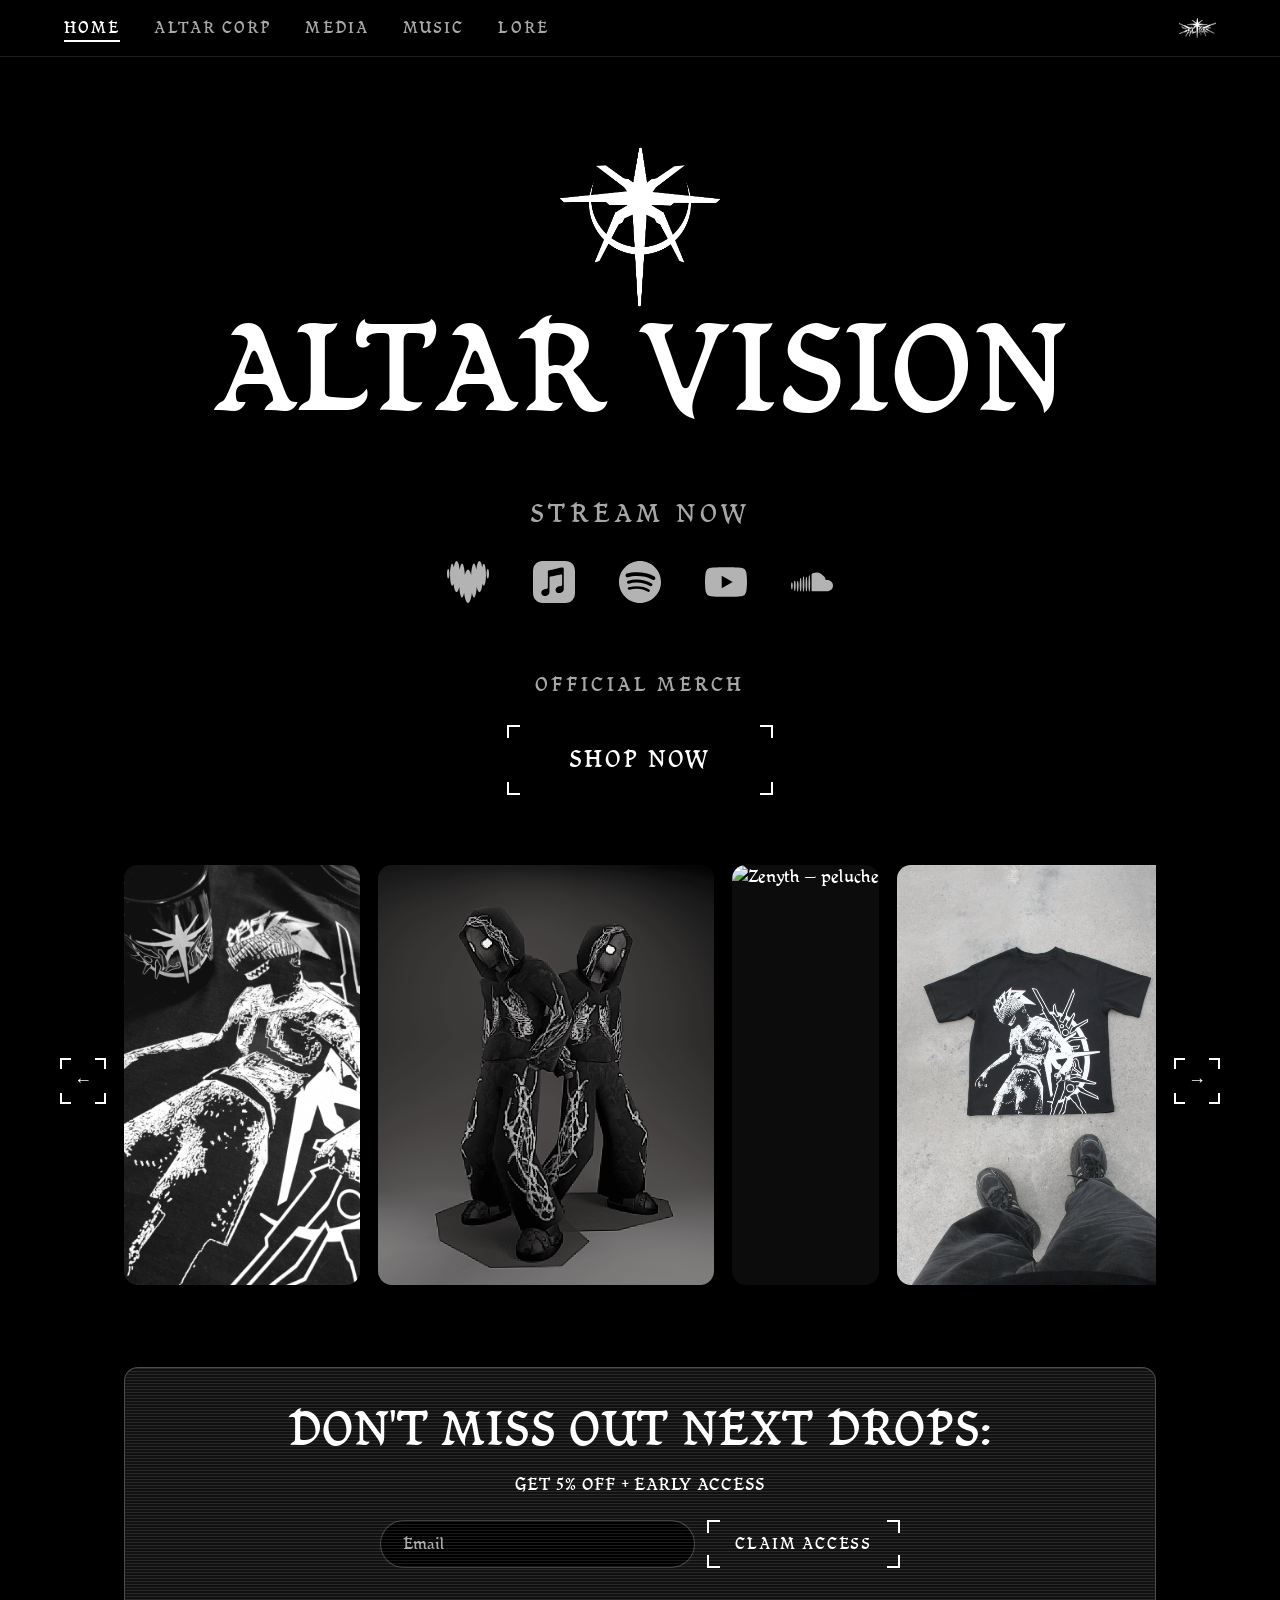
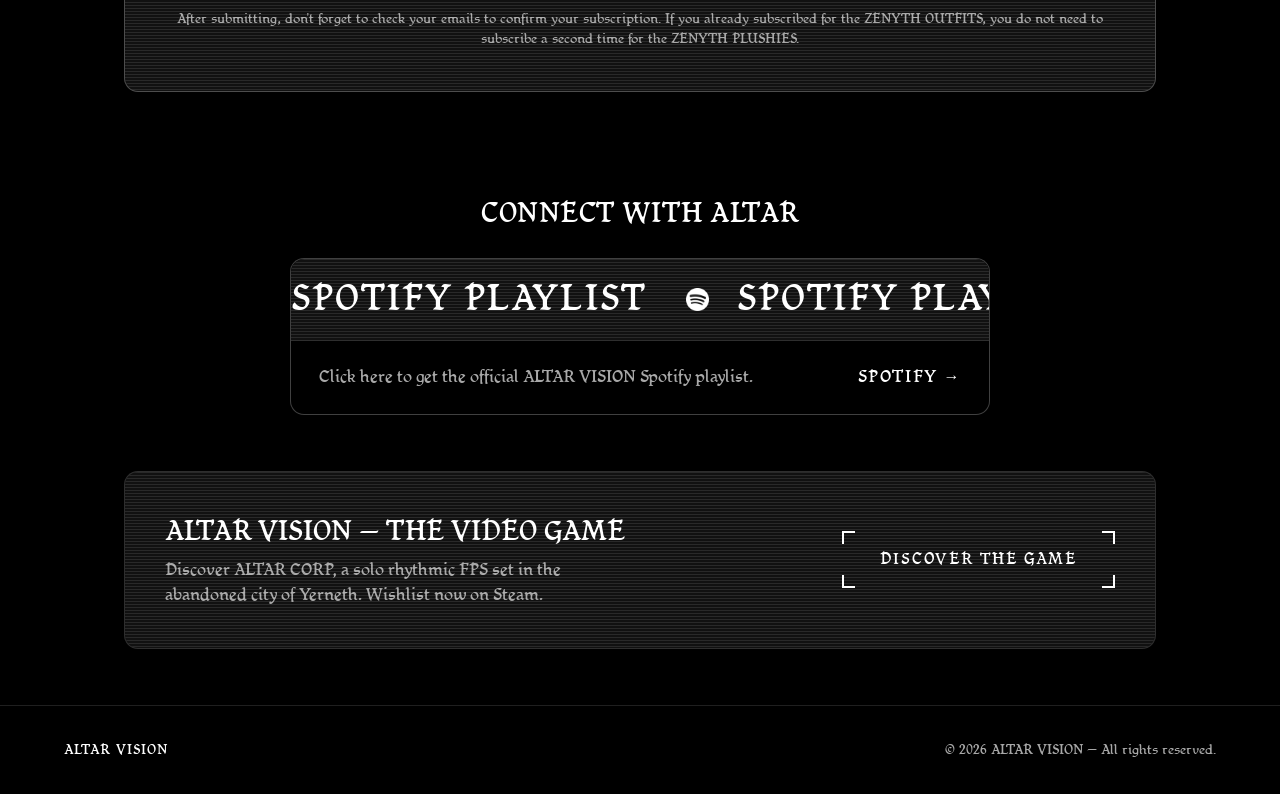
==== commit 068fba52: "minor fix" ====
--- a/index.html
+++ b/index.html
@@ -16,7 +16,7 @@
 
   <link rel="icon" type="image/png" href="assets/img/altar_hero.png">
   <link rel="preload" href="assets/fonts/Mikadan_Regular.ttf" as="font" type="font/ttf" crossorigin>
-  <link rel="stylesheet" href="css/style.css?v=20261014b">
+  <link rel="stylesheet" href="css/style.css?v=20261014c">
 
   <!-- GoatCounter — analytics -->
   <script data-goatcounter="https://altarvision.goatcounter.com/count"
@@ -141,6 +141,6 @@
     <span>© 2026 ALTAR VISION — All rights reserved.</span>
   </footer>
 
-  <script src="js/main.js?v=20261014b"></script>
+  <script src="js/main.js?v=20261014c"></script>
 </body>
 </html>
--- a/css/style.css
+++ b/css/style.css
@@ -712,7 +712,7 @@
    ============================================================ */
 
 /* hero : logo rapproché du titre ; pas de hauteur minimale, pour que
-   l'écart titre → STREAM NOW soit fixé par #stream-now (80–120px) */
+   l'écart titre → STREAM NOW soit fixé par #stream-now */
 .home-centered .hero{min-height:0;padding-top:clamp(40px,7vw,90px);padding-bottom:0;gap:12px}
 .home-centered .hero-logo{width:min(160px,32vw)}
 
@@ -724,8 +724,8 @@
 }
 
 /* espacements entre sections (remplacent les séparateurs) */
-#stream-now{padding-top:clamp(80px,10vw,120px);padding-bottom:0}
-#zenyth-aim{padding-top:clamp(72px,9vw,110px)}
+#stream-now{padding-top:clamp(48px,6vw,72px);padding-bottom:0}
+#zenyth-aim{padding-top:clamp(48px,6vw,72px)}
 #zenyth-aim > h3.h-display{margin-top:clamp(72px,9vw,110px)}
 
 /* icônes de streaming */
@@ -749,6 +749,11 @@
 }
 .platform-icon:hover::after,.platform-icon:focus-visible::after{opacity:.8}
 @media (hover:none){.platform-icon::after{display:none}}
+/* section STREAM NOW agrandie : label et icônes plus grands */
+#stream-now .section-label{font-size:clamp(18px,2vw,24px);margin-bottom:32px}
+#stream-now .platform-icons{gap:clamp(28px,4vw,44px)}
+#stream-now .platform-icon svg{width:clamp(34px,4vw,42px);height:clamp(34px,4vw,42px)}
+#stream-now .platform-icon::after{font-size:12px}
 @media (prefers-reduced-motion:reduce){.platform-icon{transition:none}.platform-icon:hover,.platform-icon:focus-visible{transform:none}}
 
 /* bouton SHOP NOW (CTA principal) */
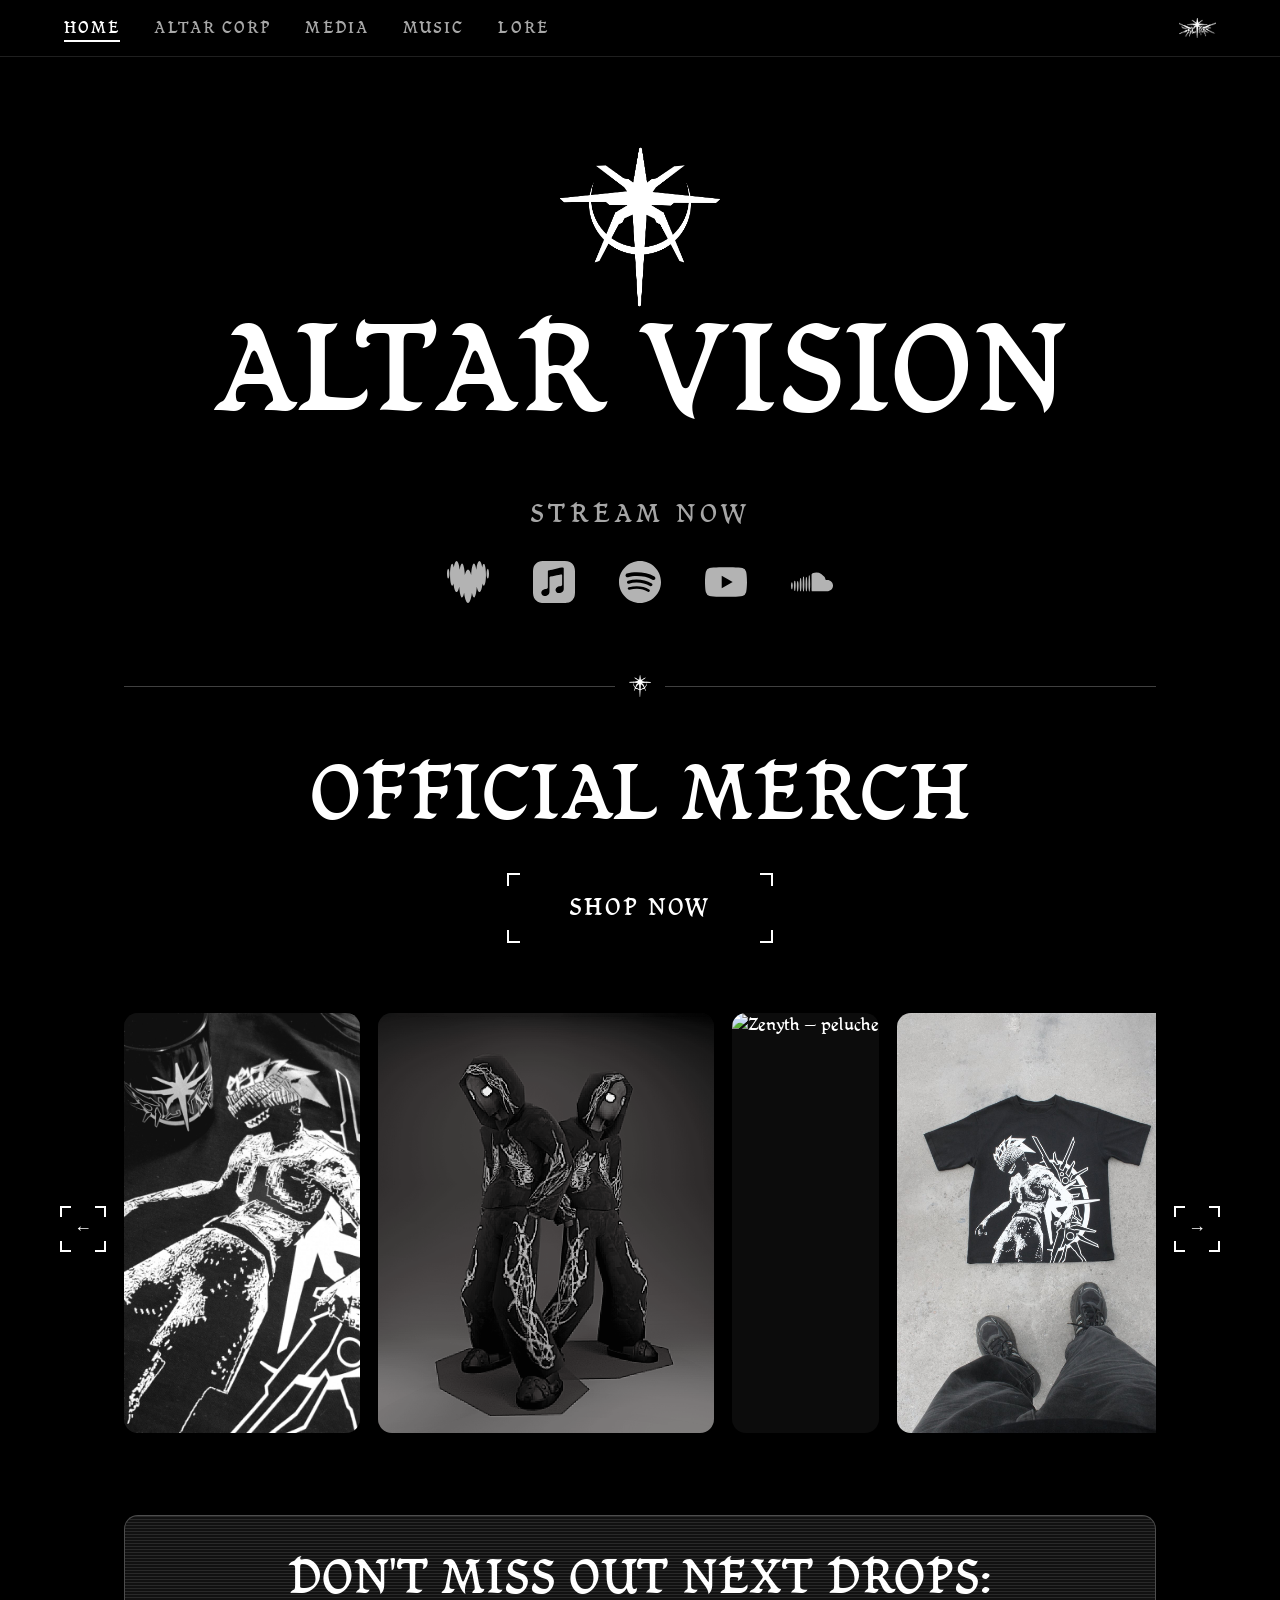
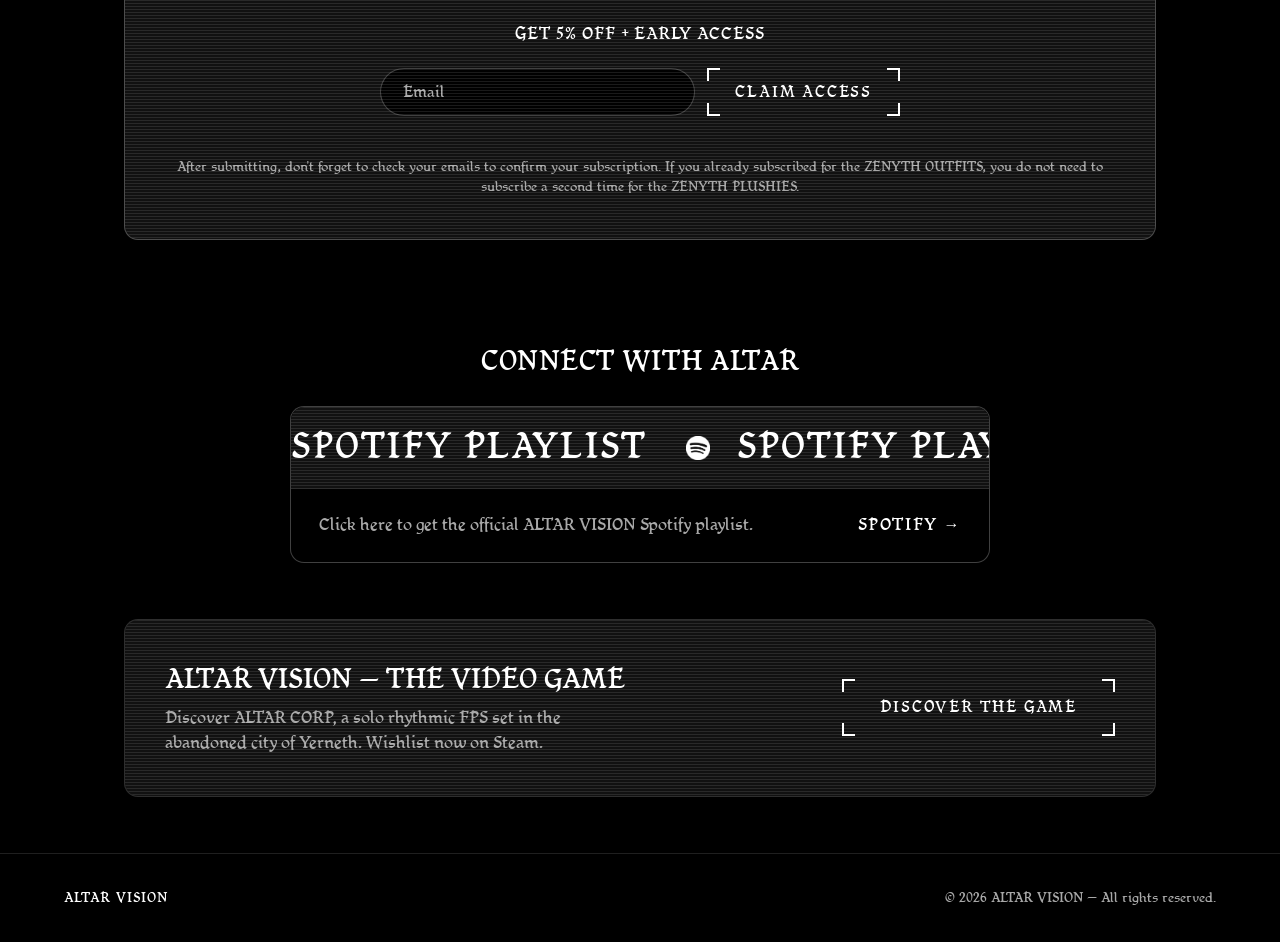
==== commit bad6378d: "minor fix" ====
--- a/index.html
+++ b/index.html
@@ -16,7 +16,7 @@
 
   <link rel="icon" type="image/png" href="assets/img/altar_hero.png">
   <link rel="preload" href="assets/fonts/Mikadan_Regular.ttf" as="font" type="font/ttf" crossorigin>
-  <link rel="stylesheet" href="css/style.css?v=20261014c">
+  <link rel="stylesheet" href="css/style.css?v=20261014d">
 
   <!-- GoatCounter — analytics -->
   <script data-goatcounter="https://altarvision.goatcounter.com/count"
@@ -66,9 +66,11 @@
       </div>
     </section>
 
+    <div class="sep"><img src="assets/img/altar_hero.png" alt=""></div>
+
     <!-- ═════════ ZENYTH OUTFIT + WAITLIST ═════════ -->
     <section id="zenyth-aim" class="wrap">
-      <h2 class="section-label">OFFICIAL MERCH</h2>
+      <h2 class="h-display h-lg">OFFICIAL MERCH</h2>
 
       <div class="cta-row">
         <a class="btn btn-ghost btn-shop" href="https://shop.altarvision.com" rel="noopener">SHOP NOW</a>
@@ -141,6 +143,6 @@
     <span>© 2026 ALTAR VISION — All rights reserved.</span>
   </footer>
 
-  <script src="js/main.js?v=20261014c"></script>
+  <script src="js/main.js?v=20261014d"></script>
 </body>
 </html>
--- a/css/style.css
+++ b/css/style.css
@@ -716,7 +716,7 @@
 .home-centered .hero{min-height:0;padding-top:clamp(40px,7vw,90px);padding-bottom:0;gap:12px}
 .home-centered .hero-logo{width:min(160px,32vw)}
 
-/* petits labels de section (STREAM NOW, OFFICIAL MERCH) */
+/* petit label de section (STREAM NOW) */
 .section-label{
   font-family:var(--display);font-weight:400;text-transform:uppercase;
   font-size:clamp(14px,1.4vw,18px);letter-spacing:.2em;line-height:1.2;
@@ -725,7 +725,11 @@
 
 /* espacements entre sections (remplacent les séparateurs) */
 #stream-now{padding-top:clamp(48px,6vw,72px);padding-bottom:0}
-#zenyth-aim{padding-top:clamp(48px,6vw,72px)}
+/* séparateur entre STREAM NOW et OFFICIAL MERCH */
+#stream-now + .sep{margin-top:clamp(40px,5vw,64px);margin-bottom:0}
+#zenyth-aim{padding-top:clamp(40px,5vw,64px)}
+/* titre OFFICIAL MERCH : grand titre blanc, comme "ZENYTH WAS HERE" (page music) */
+#zenyth-aim > h2.h-display{margin-bottom:.6em}
 #zenyth-aim > h3.h-display{margin-top:clamp(72px,9vw,110px)}
 
 /* icônes de streaming */
@@ -734,15 +738,15 @@
   gap:clamp(24px,3vw,32px);
 }
 .platform-icon{
-  position:relative;display:inline-flex;color:var(--ink);
+  position:relative;display:inline-flex;color:var(--ink);padding:8px;
   opacity:.7;transition:opacity .2s ease,transform .2s ease;cursor:var(--cursor);
 }
 .platform-icon svg{width:28px;height:28px;display:block}
 .platform-icon:hover,.platform-icon:focus-visible{opacity:1;transform:scale(1.08)}
-.platform-icon:focus-visible{outline:1px solid var(--ink);outline-offset:6px}
+.platform-icon:focus-visible{outline:1px solid var(--ink);outline-offset:0}
 /* infobulle : nom de la plateforme au survol / focus clavier */
 .platform-icon::after{
-  content:attr(data-tip);position:absolute;top:calc(100% + 10px);left:50%;
+  content:attr(data-tip);position:absolute;top:calc(100% + 4px);left:50%;
   transform:translateX(-50%);white-space:nowrap;pointer-events:none;
   font-family:var(--display);font-size:11px;letter-spacing:.14em;text-transform:uppercase;
   color:var(--ink);opacity:0;transition:opacity .15s ease;
@@ -750,8 +754,8 @@
 .platform-icon:hover::after,.platform-icon:focus-visible::after{opacity:.8}
 @media (hover:none){.platform-icon::after{display:none}}
 /* section STREAM NOW agrandie : label et icônes plus grands */
-#stream-now .section-label{font-size:clamp(18px,2vw,24px);margin-bottom:32px}
-#stream-now .platform-icons{gap:clamp(28px,4vw,44px)}
+#stream-now .section-label{font-size:clamp(18px,2vw,24px);margin-bottom:24px}
+#stream-now .platform-icons{gap:clamp(12px,2.5vw,28px)}
 #stream-now .platform-icon svg{width:clamp(34px,4vw,42px);height:clamp(34px,4vw,42px)}
 #stream-now .platform-icon::after{font-size:12px}
 @media (prefers-reduced-motion:reduce){.platform-icon{transition:none}.platform-icon:hover,.platform-icon:focus-visible{transform:none}}
